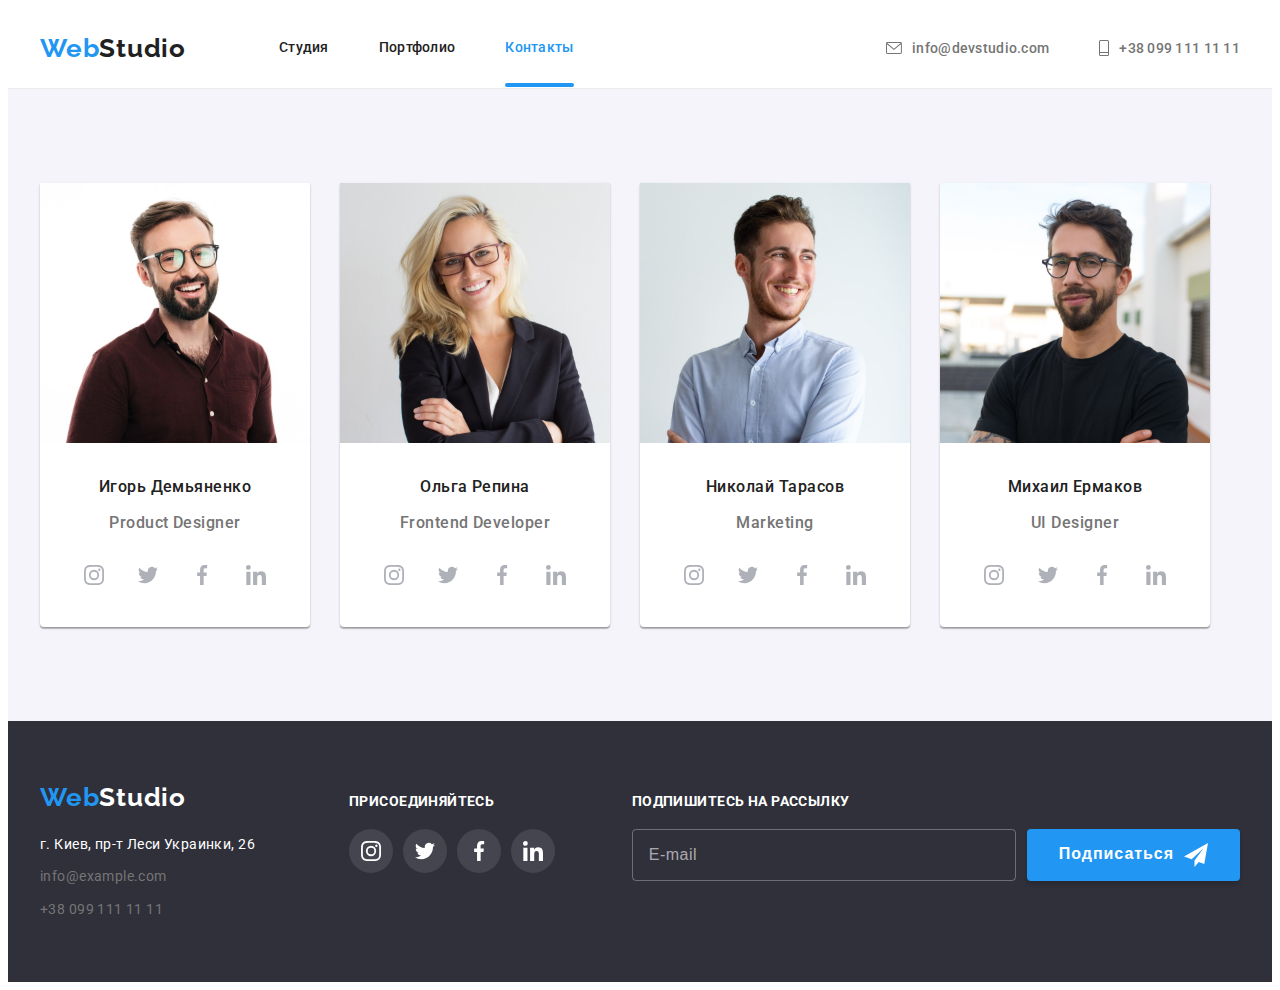
==== contacts.html @ 2a865096 "Initial commit" ====
<!DOCTYPE html>
<html lang="ru">

<head>
    <meta charset="UTF-8">
    <meta name="viewport" content="width=device-width, initial-scale=1.0">
    <title>Contacts</title>
    <link rel="icon" type="image/png" href="./img/ico/WebStu.png" />
    <link rel="stylesheet" href="https://cdnjs.cloudflare.com/ajax/libs/modern-normalize/1.0.0/modern-normalize.min.css"
        integrity="sha512-ISS7cAi1PEhQ8jnbJpJZMd29NlhNj4AWYyLOSp2CE/CsHxTCu+r+t0D2yoJudVrd0/8fTVPUVDzY5Tvli75u/g=="
        crossorigin="anonymous" />
    <link rel="preconnect" href="https://fonts.gstatic.com">
    <link 
        href="https://fonts.googleapis.com/css2?family=Raleway:wght@700&family=Roboto:wght@400;500;700;900&display=swap"
        rel="stylesheet">
    <link rel="stylesheet" href="./css/contacts.min.css">

</head>
<body>
    <!--шапка-->
    <header class="header">
        <div class="container">
            <nav class="navigation">
    
                <a lang="en" class="logotype" href="https://mark4titan.github.io/goit-markup-hw-06/" target="_blank"> <span
                        class="accent">Web</span>Studio</a>
    
    
                <ul class="navigation-list lists-without-dots">
                    <li class="navigation-list-item"><a class="nav" href="index.html"> Студия</a></li>
                    <li class="navigation-list-item"><a class="nav" href="portfolio.html"> Портфолио </a></li>
                    <li class="navigation-list-item"><a class="nav accent" href="contacts.html">Контакты</a></li>
                </ul>
            </nav>
            <ul class="contact-list lists-without-dots">
    
                <li class="contact-item">
                    <a class="nav contact-list-link" href="mailto:info@devstudio.com">
                        <svg width="16" height="12" class="icon-envelope">
                            <use href="./img/sprite.svg#envelope"></use>
                        </svg>
                        info@devstudio.com
                    </a>
                </li>
    
                <li class="contact-item">
                    <a class="nav contact-list-link" href="tel:+380991111111">
                        <svg width="10" height="16" class="icon-Vector">
                            <use href="./img/sprite.svg#Vector"></use>
                        </svg>
                        +38 099 111 11 11
                    </a>
                </li>
    
            </ul>
        </div>
    </header>
    
    <main>
    
     
    
        <!--команда-->
    <!--команда-->
    <section class="section-team ">
        <div class="container">
            <!-- <h2 class="title-team do"> Наша команда </h2> -->
            <ul class="team-list lists-without-dots">
                <li class="team-item"> <img src="./img/supervisors/product-designer.jpg" alt="Игорь Демьяненко" width="270"
                        height="260">
                    <div class="wrapper">
                        <h3 class="text team-title">Игорь Демьяненко</h3>
                        <p class="text team-paragraph-item"> Product Designer </p>
    
                        <ul class="connection-list lists-without-dots">
    
                            <li class="connection-itam">
                                <a class="connection-ico" href="#">
                                    <svg width="20" height="20" class="social-list-icon">
                                        <use href="./img/sprite.svg#instagram"></use>
                                    </svg></a>
                            </li>
    
                            <li class="connection-itam">
                                <a class="connection-ico" href="#">
                                    <svg width="20" height="20" class="social-list-icon">
                                        <use href="./img/sprite.svg#twitter"></use>
                                    </svg></a>
                            </li>
    
                            <li class="connection-itam">
                                <a class="connection-ico" href="#">
                                    <svg width="20" height="20" class="social-list-icon">
                                        <use href="./img/sprite.svg#facebook"></use>
                                    </svg></a>
                            </li>
    
                            <li class="connection-itam">
                                <a class="connection-ico" href="#">
                                    <svg width="20" height="20" class="social-list-icon">
                                        <use href="./img/sprite.svg#linkedin"></use>
                                    </svg></a>
                            </li>
    
                        </ul>
    
                    </div>
                </li>
                <li class="team-item"> <img src="./img/supervisors/frontend-developer.jpg" alt="Ольга Репина" width="270"
                        height="260">
                    <div class="wrapper">
                        <h3 class="text team-title">Ольга Репина</h3>
                        <p class="text team-paragraph-item">Frontend Developer </p>
    
                        <ul class="connection-list lists-without-dots">
    
                            <li class="connection-itam">
                                <a class="connection-ico" href="#">
                                    <svg width="20" height="20" class="social-list-icon">
                                        <use href="./img/sprite.svg#instagram"></use>
                                    </svg></a>
                            </li>
    
                            <li class="connection-itam">
                                <a class="connection-ico" href="#">
                                    <svg width="20" height="20" class="social-list-icon">
                                        <use href="./img/sprite.svg#twitter"></use>
                                    </svg></a>
                            </li>
    
                            <li class="connection-itam">
                                <a class="connection-ico" href="#">
                                    <svg width="20" height="20" class="social-list-icon">
                                        <use href="./img/sprite.svg#facebook"></use>
                                    </svg></a>
                            </li>
    
                            <li class="connection-itam">
                                <a class="connection-ico" href="#">
                                    <svg width="20" height="20" class="social-list-icon">
                                        <use href="./img/sprite.svg#linkedin"></use>
                                    </svg></a>
                            </li>
    
                        </ul>
    
                    </div>
                </li>
                <li class="team-item"> <img src="./img/supervisors/mar-keting.jpg" alt="Николай Тарасов" width="270"
                        height="260">
                    <div class="wrapper">
                        <h3 class="text team-title">Николай Тарасов</h3>
                        <p class="text team-paragraph-item">Marketing </p>
    
                        <ul class="connection-list lists-without-dots">
    
                            <li class="connection-itam">
                                <a class="connection-ico" href="#">
                                    <svg width="20" height="20" class="social-list-icon">
                                        <use href="./img/sprite.svg#instagram"></use>
                                    </svg></a>
                            </li>
    
                            <li class="connection-itam">
                                <a class="connection-ico" href="#">
                                    <svg width="20" height="20" class="social-list-icon">
                                        <use href="./img/sprite.svg#twitter"></use>
                                    </svg></a>
                            </li>
    
                            <li class="connection-itam">
                                <a class="connection-ico" href="#">
                                    <svg width="20" height="20" class="social-list-icon">
                                        <use href="./img/sprite.svg#facebook"></use>
                                    </svg></a>
                            </li>
    
                            <li class="connection-itam">
                                <a class="connection-ico" href="#">
                                    <svg width="20" height="20" class="social-list-icon">
                                        <use href="./img/sprite.svg#linkedin"></use>
                                    </svg></a>
                            </li>
    
                        </ul>
    
                    </div>
                </li>
                <li class="team-item"> <img src="./img/supervisors/ui-designer.jpg" alt="Михаил Ермаков" width="270"
                        height="260">
                    <div class="wrapper">
                        <h3 class="text team-title">Михаил Ермаков</h3>
                        <p class="text team-paragraph-item">UI Designer </p>
    
                        <ul class="connection-list lists-without-dots">
    
                            <li class="connection-itam">
                                <a class="connection-ico" href="#">
                                    <svg width="20" height="20" class="social-list-icon">
                                        <use href="./img/sprite.svg#instagram"></use>
                                    </svg></a>
                            </li>
    
                            <li class="connection-itam">
                                <a class="connection-ico" href="#">
                                    <svg width="20" height="20" class="social-list-icon">
                                        <use href="./img/sprite.svg#twitter"></use>
                                    </svg></a>
                            </li>
    
                            <li class="connection-itam">
                                <a class="connection-ico" href="#">
                                    <svg width="20" height="20" class="social-list-icon">
                                        <use href="./img/sprite.svg#facebook"></use>
                                    </svg></a>
                            </li>
    
                            <li class="connection-itam">
                                <a class="connection-ico" href="#">
                                    <svg width="20" height="20" class="social-list-icon">
                                        <use href="./img/sprite.svg#linkedin"></use>
                                    </svg></a>
                            </li>
    
                        </ul>
    
                    </div>
                </li>
            </ul>
        </div>
    </section>
    
   
    </main>
    
    <!--footer-->
    <footer class="footer">
        <div class="container">
            <div class="footer-container">

                <div class="footer-address">
                    <a lang="en" class="logotype footer-logo" href="/" target="_blank"> <span class="accent">Web</span><span
                            class="logotype-footer">Studio</span></a>




                    <address class="address-footer">г. Киев, пр-т Леси Украинки, 26</address>


                    <ul class="address-list lists-without-dots">
                        <li class="address-contact-item"><a class="link address-contact-link"
                                href="mailto:info@example.com">info@example.com </a> </li>
                        <li class="address-contact-item"><a class="link address-contact-link" href="tel:+380991111111"> +38
                                099 111 11 11 </a> </li>
                    </ul>
                </div>



                <div class="footer-connection">
                    <h3 class="footer-title-connection">присоединяйтесь</h3>

                    <ul class="footer-connection-list lists-without-dots">
                        <li class="footer-connection-itam">
                            <a class="footer-connection-ico" href="#">
                                <svg width="20" height="20" class="social-list-icon">
                                    <use href="./img/sprite.svg#instagram"></use>
                                </svg></a>
                        </li>

                        <li class="footer-connection-itam">
                            <a class="footer-connection-ico" href="#">
                                <svg width="20" height="20" class="social-list-icon">
                                    <use href="./img/sprite.svg#twitter"></use>
                                </svg></a>
                        </li>

                        <li class="footer-connection-itam">
                            <a class="footer-connection-ico" href="#">
                                <svg width="20" height="20" class="social-list-icon">
                                    <use href="./img/sprite.svg#facebook"></use>
                                </svg></a>
                        </li>

                        <li class="footer-connection-itam">
                            <a class="footer-connection-ico" href="#">
                                <svg width="20" height="20" class="social-list-icon">
                                    <use href="./img/sprite.svg#linkedin"></use>
                                </svg></a>
                        </li>

                    </ul>
                </div>

                <!-- submit -->
                <form name="submit-box" class="box-send">
                    <h2 class="submit-text">Подпишитесь на рассылку</h2>
                    <div class="form-box">

                        <input type="email" name="email" id="email" placeholder="E-mail" class="mail-in" required />
                        <label for="email" class="submit-label"></label>

                        <button type="submit" class="button-send">Подписаться
                            <svg width="24" height="24" class="submit-icon">
                                <use href="./img/sprite.svg#icon-send"></use>
                            </svg>
                        </button>

                    </div>
                </form>


            </div>

        </div>
    </footer>
    
    </body>
    
    </html>
---- css/contacts.min.css ----
:root{--text-font: "Roboto", sans-serif;--title-font: "Raleway", sans-serif;--color-font-accent: #2196f3;--color-font-normal: #212121;--color-font-light: #ffffff;--color-font-gray: #757575;--bg-footer-color: #2f303a;--color-footer-text: rgba(255, 255, 255, 0.6);--animation: cubic-bezier(0.4, 0, 0.2, 1);--timing-animation: 250ms}body{font-family:var(--text-font);background-color:var(--white-text-bg-color);font-family:Roboto, sans-serif;letter-spacing:0.03em;font-size:14px;line-height:1.714}h1,h2,h3,h4,h5,h6,p{margin:0}ul,ol{margin:0;padding:0}img{display:block;max-width:100%;height:auto}.link{text-decoration:none;-webkit-transition:var(--timing-animation) var(--animation);transition:var(--timing-animation) var(--animation)}.address{font-style:normal}.container{width:1200px;padding-left:15px;padding-right:15px;margin-right:auto;margin-left:auto}.lists-without-dots{list-style:none}.header .container,.navigation{display:-webkit-box;display:-ms-flexbox;display:flex;-webkit-box-pack:center;-ms-flex-pack:center;justify-content:center;text-align:left;-webkit-box-pack:justify;-ms-flex-pack:justify;justify-content:space-between;-webkit-box-align:center;-ms-flex-align:center;align-items:center}.clients .container{padding:94px 0px}.container-title{margin-bottom:50px;color:var(--color-font-normal);font-size:36px;font-weight:700;line-height:1.666;text-align:center}.container-list{display:-webkit-box;display:-ms-flexbox;display:flex;-webkit-box-pack:center;-ms-flex-pack:center;justify-content:center}.container-link{border:1px solid #afb1b8;border-radius:4px;-webkit-box-align:center;-ms-flex-align:center;align-items:center;display:-webkit-box;display:-ms-flexbox;display:flex;-webkit-box-pack:center;-ms-flex-pack:center;justify-content:center;width:100%;height:100%;fill:#afb1b8;-webkit-transition:fill var(--timing-animation) var(--animation);transition:fill var(--timing-animation) var(--animation)}.container-link:hover,.container-link:focus{fill:var(--color-font-accent);border-color:var(--color-font-accent)}.header{border-bottom:1px solid #ececec}.navigation-list .nav{-webkit-transition:color var(--timing-animation) var(--animation);transition:color var(--timing-animation) var(--animation)}.navigation-list .nav,.contact-list .nav{padding-top:32px;padding-bottom:32px}.navigation-list,.contact-list{display:-webkit-box;display:-ms-flexbox;display:flex;-webkit-box-align:center;-ms-flex-align:center;align-items:center}.nav{font-size:14px;font-weight:500;line-height:1.142;letter-spacing:0.02em;text-decoration:none;color:var(--color-font-normal);-webkit-transition:var(--timing-animation) var(--animation);transition:var(--timing-animation) var(--animation)}.nav:hover,.nav:focus{color:var(--color-font-accent)}.navigation-list .accent::after{left:0;bottom:0;content:"";display:block;width:100%;height:4px;background-color:var(--color-font-accent);position:absolute;border-radius:2px}.icon-envelope,.icon-Vector{fill:currentColor;margin-right:10px;display:inline-block}.hero{background-size:cover;background-position:center;background-image:-webkit-gradient(linear, left top, left bottom, from(rgba(47,48,58,0.4)), to(rgba(47,48,58,0.4))),url("../img/bg/hero-bg.jpg");background-image:linear-gradient(rgba(47,48,58,0.4), rgba(47,48,58,0.4)),url("../img/bg/hero-bg.jpg");max-width:1600px;height:600px;margin-left:auto;margin-right:auto;background-color:var(--bg-footer-color);text-align:center}.hero-title{color:var(--color-font-light);font-size:44px;font-weight:900;line-height:1.36;text-align:center;letter-spacing:0.06em;text-transform:uppercase;max-width:700px;margin-bottom:30px}.hero-board{padding:200px 252px;text-align:center}.ico-advantages{border-radius:4px;margin-bottom:30px;background-color:#f5f4fa;display:-webkit-box;display:-ms-flexbox;display:flex;-webkit-box-pack:center;-ms-flex-pack:center;justify-content:center;-webkit-box-align:center;-ms-flex-align:center;align-items:center;width:270px;height:120px}.section-advantages{padding-top:94px}.advantages-list{display:-webkit-box;display:-ms-flexbox;display:flex}.advantages-item{width:270px}.advantages-item:not(:last-child){margin-right:30px}.title-advantages{font-size:0px}.advantages-title-item{font-size:14px;font-weight:700;line-height:1.142;text-transform:uppercase;color:var(--color-font-normal);margin-bottom:10px}.advantages-paragraph-item{color:var(--color-font-gray);font-style:normal;font-weight:normal;font-size:14px;line-height:1.714;letter-spacing:0.03em}.connection-list{display:-webkit-box;display:-ms-flexbox;display:flex;-webkit-box-pack:center;-ms-flex-pack:center;justify-content:center;margin-top:16px}.connection-itam{width:44px;height:44px;border-radius:50%}.connection-itam:not(:last-child){margin-right:10px}.connection-ico{width:44px;height:44px;border-radius:50%;display:-webkit-box;display:-ms-flexbox;display:flex;-webkit-box-pack:center;-ms-flex-pack:center;justify-content:center;-webkit-box-align:center;-ms-flex-align:center;align-items:center;fill:#afb1b8;-webkit-transition:background-color var(--timing-animation) var(--animation);transition:background-color var(--timing-animation) var(--animation)}.connection-ico:hover .social-list-icon,.connection-ico:focus .social-list-icon{fill:var(--color-font-light)}.connection-ico:hover,.connection-ico:focus{background-color:var(--color-font-accent)}.social-list-icon{-webkit-transition:var(--timing-animation) var(--animation);transition:var(--timing-animation) var(--animation)}.contact-list{margin-left:auto}.navigation-list-item:not(:last-child){margin-right:50px}.contact-item:not(:last-child){margin-right:50px}.contact-list-link{display:-webkit-box;display:-ms-flexbox;display:flex;-webkit-box-align:center;-ms-flex-align:center;align-items:center;color:var(--color-font-gray)}.section-do{padding-top:94px;padding-bottom:94px}.title-do{margin-bottom:50px}.do-list{display:-webkit-box;display:-ms-flexbox;display:flex;-webkit-box-align:center;-ms-flex-align:center;align-items:center}.title-team{margin-bottom:50px}.do{font-size:36px;font-weight:700;line-height:1.162;text-align:center;letter-spacing:0.03em;color:var(--color-font-normal);margin-bottom:50px}.do-item:not(:last-child){margin-right:30px}.signature{position:relative}.signature-text{position:absolute;width:100%;bottom:0;text-align:center;padding:27px 0;background:rgba(47,48,58,0.8)}.signature-paragraph{margin-bottom:0;line-height:16px;text-align:center;font-weight:700;color:var(--color-font-light);text-transform:uppercase}.section-team{background-color:#f5f4fa;padding-top:94px;padding-bottom:94px}.team-title,.team-paragraph-item{text-align:center}.team-list{display:-webkit-box;display:-ms-flexbox;display:flex;-ms-flex-wrap:wrap;flex-wrap:wrap}.team-item{-webkit-box-shadow:0px 1px 3px rgba(0,0,0,0.12),0px 1px 1px rgba(0,0,0,0.14),0px 2px 1px rgba(0,0,0,0.2);box-shadow:0px 1px 3px rgba(0,0,0,0.12),0px 1px 1px rgba(0,0,0,0.14),0px 2px 1px rgba(0,0,0,0.2);border-radius:0px 0px 4px 4px;width:270px;background-color:var(--color-font-light)}.team-item:not(:last-child){-webkit-box-align:center;-ms-flex-align:center;align-items:center;margin-right:30px}.team-title{color:var(--color-font-normal)}.team-paragraph-item{color:var(--color-font-gray);margin-top:9px}.wrapper{padding:30px 0;text-align:center}.text{font-weight:500;font-size:16px;letter-spacing:0.03em}.models-lis{display:-webkit-box;display:-ms-flexbox;display:flex;-ms-flex-wrap:wrap;flex-wrap:wrap}.models-title-item{font-weight:700;font-size:18px;line-height:2;letter-spacing:0.06em;color:var(--color-font-normal);margin-bottom:4px}.models-paragraph-item{font-size:16px;font-weight:400;line-height:1.875;letter-spacing:0.03em;color:var(--color-font-gray);margin:0}.models-box{position:relative;overflow:hidden}.models-list{display:-webkit-box;display:-ms-flexbox;display:flex;-ms-flex-wrap:wrap;flex-wrap:wrap}.models-item{display:-webkit-box;display:-ms-flexbox;display:flex;width:370px;margin-right:30px;margin-bottom:30px;background:var(--color-font-light);-webkit-box-sizing:border-box;box-sizing:border-box;-webkit-transition:-webkit-box-shadow var(--timing-animation) var(--animation);transition:-webkit-box-shadow var(--timing-animation) var(--animation);transition:box-shadow var(--timing-animation) var(--animation);transition:box-shadow var(--timing-animation) var(--animation), -webkit-box-shadow var(--timing-animation) var(--animation)}.models-item:nth-child(3n+3){margin-right:0}.models-item:nth-last-child(n+4){margin-bottom:30px}.href-item{font-weight:700;font-size:18px;letter-spacing:0.06em;text-decoration:none;color:var(--color-font-normal);border:1px solid #eeeeee}.href-item:focus,.href-item:hover{-webkit-box-shadow:0px 1px 1px rgba(0,0,0,0.12),0px 4px 4px rgba(0,0,0,0.06),1px 4px 6px rgba(0,0,0,0.16);box-shadow:0px 1px 1px rgba(0,0,0,0.12),0px 4px 4px rgba(0,0,0,0.06),1px 4px 6px rgba(0,0,0,0.16)}.href-item:hover .text-slider,.href-item:focus .text-slider{-webkit-transform:translateY(0);transform:translateY(0);z-index:1}.container-item{width:170px;height:90px}.container-item:not(:last-child){margin-right:30px}.text-paragraf{font-size:18px;line-height:1.556;color:#ffffff}.text-slider{position:absolute;-webkit-transition:-webkit-transform var(--timing-animation) var(--animation);transition:-webkit-transform var(--timing-animation) var(--animation);transition:transform var(--timing-animation) var(--animation);transition:transform var(--timing-animation) var(--animation), -webkit-transform var(--timing-animation) var(--animation);-webkit-transform:translateY(100%);transform:translateY(100%);z-index:-1;top:0;left:0;width:100%;height:100%;padding:63px 24px;background:rgba(33,150,243,0.9)}.text-card{padding:20px 24px}.address-footer{margin-bottom:8px;color:var(--color-font-light);font-weight:400;font-style:normal}.footer-contact{margin-right:70px}.logotype-footer{color:var(--color-font-light)}.contact{font-weight:500;font-style:normal}.address-contact-geolocation-link{color:var(--color-font-light);font-style:normal}.address-contact-geolocation-link:hover,.address-contact-geolocation-link:focus{color:var(--color-font-accent)}.footer{border-top:1px solid var(--bg-footer-color);background-color:var(--bg-footer-color);padding-bottom:60px;padding-top:60px}.footer-container{display:-webkit-box;display:-ms-flexbox;display:flex;-webkit-box-align:baseline;-ms-flex-align:baseline;align-items:baseline}.footer-logo{display:inline-block;margin-bottom:20px}.address-contact-link{font-weight:normal;color:var(--color-font-gray);padding:0;display:inline-block;-webkit-transition:var(--timing-animation) var(--animation);transition:var(--timing-animation) var(--animation)}.address-contact-link:hover,.address-contact-link:focus{color:var(--color-font-accent)}.address-list .address-contact-item+.address-contact-item{margin-top:9px}.footer-address{margin-right:70px}.footer-title-connection{font-size:14px;font-weight:700;line-height:1.142;margin-bottom:20px;color:var(--color-font-light);letter-spacing:0.03em;text-transform:uppercase}.accent{color:var(--color-font-accent);position:relative}.logotype{font-family:Raleway, cursive;font-family:var(--title-font);font-size:26px;font-weight:700;line-height:1.192;letter-spacing:0.03em;text-decoration:none;color:var(--color-font-normal);margin-right:93px}.hero-button,.button-send,.modal-button{border:none;border-radius:4px;padding:10px 32px;min-width:200px;min-height:50px;text-align:center;color:var(--color-font-light);background-color:var(--color-font-accent);-webkit-box-shadow:0px 4px 4px rgba(0,0,0,0.15);box-shadow:0px 4px 4px rgba(0,0,0,0.15);font-size:16px;font-weight:700;line-height:1.187;letter-spacing:0.06em;cursor:pointer;border:1 solid var(--accent-color);-webkit-transition:-webkit-box-shadow var(--timing-animation) var(--animation);transition:-webkit-box-shadow var(--timing-animation) var(--animation);transition:box-shadow var(--timing-animation) var(--animation);transition:box-shadow var(--timing-animation) var(--animation), -webkit-box-shadow var(--timing-animation) var(--animation);-webkit-transition:color var(--timing-animation) var(--animation);transition:color var(--timing-animation) var(--animation);-webkit-transition:background-color var(--timing-animation) var(--animation);transition:background-color var(--timing-animation) var(--animation)}.hero-button:hover,.hero-button:focus,.button-send:hover,.button-send:focus,.modal-button:hover,.modal-button:focus{background:#188ce8;-webkit-box-shadow:0px 4px 4px rgba(0,0,0,0.15);box-shadow:0px 4px 4px rgba(0,0,0,0.15);border-radius:4px}.list-button{margin-bottom:50px;display:-webkit-box;display:-ms-flexbox;display:flex;-webkit-box-pack:center;-ms-flex-pack:center;justify-content:center}.button-caption{border:none;padding:6px 22px;border-radius:4px;font-family:inherit;font-size:16px;font-weight:500;line-height:1.162;letter-spacing:inherit;color:var(--title-font);background-color:#f5f4fa;cursor:pointer;-webkit-transition:background-color var(--timing-animation) var(--animation),color var(--timing-animation) var(--animation),-webkit-box-shadow var(--timing-animation) var(--animation);transition:background-color var(--timing-animation) var(--animation),color var(--timing-animation) var(--animation),-webkit-box-shadow var(--timing-animation) var(--animation);transition:background-color var(--timing-animation) var(--animation),color var(--timing-animation) var(--animation),box-shadow var(--timing-animation) var(--animation);transition:background-color var(--timing-animation) var(--animation),color var(--timing-animation) var(--animation),box-shadow var(--timing-animation) var(--animation),-webkit-box-shadow var(--timing-animation) var(--animation)}.button-caption:hover,.button-caption:focus{border:none;color:var(--color-font-light);background-color:var(--color-font-accent);-webkit-box-shadow:0px 3px 1px rgba(0,0,0,0.1),0px 1px 2px rgba(0,0,0,0.08),0px 2px 2px rgba(0,0,0,0.12);box-shadow:0px 3px 1px rgba(0,0,0,0.1),0px 1px 2px rgba(0,0,0,0.08),0px 2px 2px rgba(0,0,0,0.12)}.button-caption-items:not(:last-child){margin-right:8px}.modal-button{display:-webkit-box;display:-ms-flexbox;display:flex;margin-left:auto;margin-right:auto;padding:10px 55px}.modal-button:hover,.modal-button:focus{-webkit-box-shadow:0px 1px 3px rgba(0,0,0,0.12),0px 1px 1px rgba(0,0,0,0.14),0px 2px 1px rgba(0,0,0,0.2);box-shadow:0px 1px 3px rgba(0,0,0,0.12),0px 1px 1px rgba(0,0,0,0.14),0px 2px 1px rgba(0,0,0,0.2)}.button-mailing{display:-webkit-box;display:-ms-flexbox;display:flex;-webkit-box-pack:center;-ms-flex-pack:center;justify-content:center;padding:10px 28px;-webkit-box-align:center;-ms-flex-align:center;align-items:center;-webkit-transition:-webkit-box-shadow var(--timing-animation) var(--animation);transition:-webkit-box-shadow var(--timing-animation) var(--animation);transition:box-shadow var(--timing-animation) var(--animation);transition:box-shadow var(--timing-animation) var(--animation), -webkit-box-shadow var(--timing-animation) var(--animation)}.footer-connection-list{display:-webkit-box;display:-ms-flexbox;display:flex;-webkit-box-pack:center;-ms-flex-pack:center;justify-content:center}.footer-connection-itam{width:44px;height:44px}.footer-connection-itam:not(:last-child){margin-right:10px}.footer-connection-itam:not(:last-child){margin-right:10px}.footer-connection-ico{-webkit-box-align:center;-ms-flex-align:center;align-items:center;display:-webkit-box;display:-ms-flexbox;display:flex;-webkit-box-pack:center;-ms-flex-pack:center;justify-content:center;background:rgba(255,255,255,0.1);border-radius:50%;fill:var(--color-font-light);width:100%;height:100%;-webkit-transition:var(--timing-animation) var(--animation);transition:var(--timing-animation) var(--animation)}.footer-connection-ico:hover,.footer-connection-ico:focus{background-color:var(--color-font-accent)}.modal-close{display:-webkit-box;display:-ms-flexbox;display:flex;-webkit-box-align:center;-ms-flex-align:center;align-items:center;position:absolute;top:8px;right:8px;width:30px;height:30px;background:transparent;border:1px solid rgba(0,0,0,0.1);border-radius:50%;cursor:pointer;border-color:rgba(0,0,0,0.1);-webkit-transition:all var(--timing-animation) var(--animation);transition:all var(--timing-animation) var(--animation)}.modal-close:hover,.modal-close:focus{fill:var(--color-font-accent);border-color:var(--color-font-accent)}.backdrop{position:fixed;top:0;left:0;width:100%;height:100%;background-color:rgba(0,0,0,0.2);-webkit-transition:all var(--timing-animation) var(--animation);transition:all var(--timing-animation) var(--animation)}.is-hidden{opacity:0;visibility:hidden;pointer-events:none}.is-hidden .modal-window{-webkit-transform:translate(-50%, -50%) scale(0.6);transform:translate(-50%, -50%) scale(0.6)}.modal-window{position:absolute;min-width:528px;min-height:581px;left:50%;top:50%;-webkit-transform:translate(-50%, -50%);transform:translate(-50%, -50%);background:var(--color-font-light);-webkit-box-shadow:0px 1px 3px rgba(0,0,0,0.12),0px 1px 1px rgba(0,0,0,0.14),0px 2px 1px rgba(0,0,0,0.2);box-shadow:0px 1px 3px rgba(0,0,0,0.12),0px 1px 1px rgba(0,0,0,0.14),0px 2px 1px rgba(0,0,0,0.2);border-radius:4px;-webkit-transition:all var(--timing-animation) var(--animation);transition:all var(--timing-animation) var(--animation);-webkit-transform:translate(-50%, -50%) scale(1);transform:translate(-50%, -50%) scale(1)}.form-modal{padding:40px}.form-modal .inputs-data{position:relative}.inputs-data{margin-bottom:28px}.modal-text{font-size:20px;font-weight:700;line-height:1.15;text-align:center;letter-spacing:0.03em;color:var(--color-font-normal);display:block;margin-bottom:30px}.form-input,.coment{width:100%;height:40px;border:1px solid rgba(33,33,33,0.2);border-radius:4px;width:100%;height:40px;border:1px solid rgba(33,33,33,0.2);border-radius:4px}.form-input:focus,.form-input:focus,.coment:focus,.coment:focus{outline:none;border:1px solid var(--color-font-accent)}.form-input{position:relative;padding-left:42px;-webkit-transition:border var(--timing-animation) var(--animation);transition:border var(--timing-animation) var(--animation)}.form-input:focus ~ .form-ico{fill:var(--color-font-accent)}.form-ico{position:absolute;top:50%;left:15px;-webkit-transform:translateY(-50%);transform:translateY(-50%)}.form-label,.coment-label{position:absolute;top:0;left:0;-webkit-transform:translateY(-18px);transform:translateY(-18px);font-weight:normal;font-size:12px;line-height:1.167;letter-spacing:0.01em}.form-coment{position:relative;margin-bottom:20px}.coment{height:120px;resize:none;padding:12px 16px;-webkit-transition:border var(--timing-animation) var(--animation);transition:border var(--timing-animation) var(--animation)}.coment::-webkit-input-placeholder{font-weight:normal;font-size:14px;line-height:1.14;letter-spacing:0.01em;color:rgba(117,117,117,0.5)}.coment:-ms-input-placeholder{font-weight:normal;font-size:14px;line-height:1.14;letter-spacing:0.01em;color:rgba(117,117,117,0.5)}.coment::-ms-input-placeholder{font-weight:normal;font-size:14px;line-height:1.14;letter-spacing:0.01em;color:rgba(117,117,117,0.5)}.coment::placeholder{font-weight:normal;font-size:14px;line-height:1.14;letter-spacing:0.01em;color:rgba(117,117,117,0.5)}.form-checkbox{position:relative;display:-webkit-box;display:-ms-flexbox;display:flex;-webkit-box-align:center;-ms-flex-align:center;align-items:center;margin-bottom:30px}.in-checkbox{position:absolute !important;clip:rect(1px 1px 1px 1px);clip:rect(1px, 1px, 1px, 1px);padding:0 !important;border:0 !important;height:1px !important;width:1px !important;overflow:hidden}.in-checkbox:checked+.label-checkbox::after{border-color:var(--color-font-accent);background-color:var(--color-font-accent);background-image:url(../img/ico/check.svg);background-size:contain;background-position:center;background-origin:border-box}.in-checkbox:checked:focus+.label-checkbox::after{-webkit-box-shadow:0px 1px 3px rgba(0,0,0,0.12),0px 1px 1px rgba(0,0,0,0.14),0px 2px 1px rgba(0,0,0,0.2);box-shadow:0px 1px 3px rgba(0,0,0,0.12),0px 1px 1px rgba(0,0,0,0.14),0px 2px 1px rgba(0,0,0,0.2)}.in-checkbox:focus:not(:checked)+.label-checkbox::after{border-color:var(--color-font-accent)}.label-checkbox{display:inline-block;font-weight:normal;font-size:14px;line-height:1.71;letter-spacing:0.03em;margin-left:35px}.label-checkbox::after{position:absolute;top:50%;left:13px;-webkit-transform:translateY(-50%);transform:translateY(-50%);content:"";display:inline-block;width:16px;height:15px;border:2px solid var(--color-font-normal);border-radius:2px;-webkit-transition:all var(--timing-animation) var(--animation);transition:all var(--timing-animation) var(--animation)}.link-consent{margin-top:0;margin-bottom:0;font-style:normal;color:var(--color-font-accent)}.box-send{margin-left:auto}.box-send .form-box{display:-webkit-box;display:-ms-flexbox;display:flex;position:relative}.submit-text{margin-bottom:20px;margin-top:0px;font-size:14px;font-weight:700;line-height:1.142;letter-spacing:0.03em;text-transform:uppercase;color:var(--color-font-light)}.mail-in{padding:15px 16px;margin-right:11px;width:350px;border:1px solid rgba(255,255,255,0.3);border-radius:4px;background-color:transparent;color:var(--color-font-light);font-weight:normal;font-size:16px;line-height:1.25;-webkit-transition:-webkit-box-shadow var(--timing-animation) var(--animation);transition:-webkit-box-shadow var(--timing-animation) var(--animation);transition:box-shadow var(--timing-animation) var(--animation);transition:box-shadow var(--timing-animation) var(--animation), -webkit-box-shadow var(--timing-animation) var(--animation)}.mail-in:hover,.mail-in:focus{border:1px solid var(--color-font-accent)}.mail-in::-webkit-input-placeholder{font-weight:normal;font-size:16px;line-height:1.25;letter-spacing:0.03em;color:rgba(255,255,255,0.6)}.mail-in:-ms-input-placeholder{font-weight:normal;font-size:16px;line-height:1.25;letter-spacing:0.03em;color:rgba(255,255,255,0.6)}.mail-in::-ms-input-placeholder{font-weight:normal;font-size:16px;line-height:1.25;letter-spacing:0.03em;color:rgba(255,255,255,0.6)}.mail-in::placeholder{font-weight:normal;font-size:16px;line-height:1.25;letter-spacing:0.03em;color:rgba(255,255,255,0.6)}.mail-in:-webkit-autofill,.mail-in:-webkit-autofill:hover,.mail-in:-webkit-autofill:focus{border:1px solid var(--color-font-accent);-webkit-text-fill-color:var(--color-font-light);-webkit-transition:background-color 5000s ease-in-out 0s;transition:background-color 5000s ease-in-out 0s;color:#275b6b}.button-send{display:-webkit-box;display:-ms-flexbox;display:flex;-webkit-box-pack:center;-ms-flex-pack:center;justify-content:center;-webkit-box-align:center;-ms-flex-align:center;align-items:center}.submit-icon{margin-left:10px;fill:var(--color-font-light)}
/*# sourceMappingURL=contacts.min.css.map */
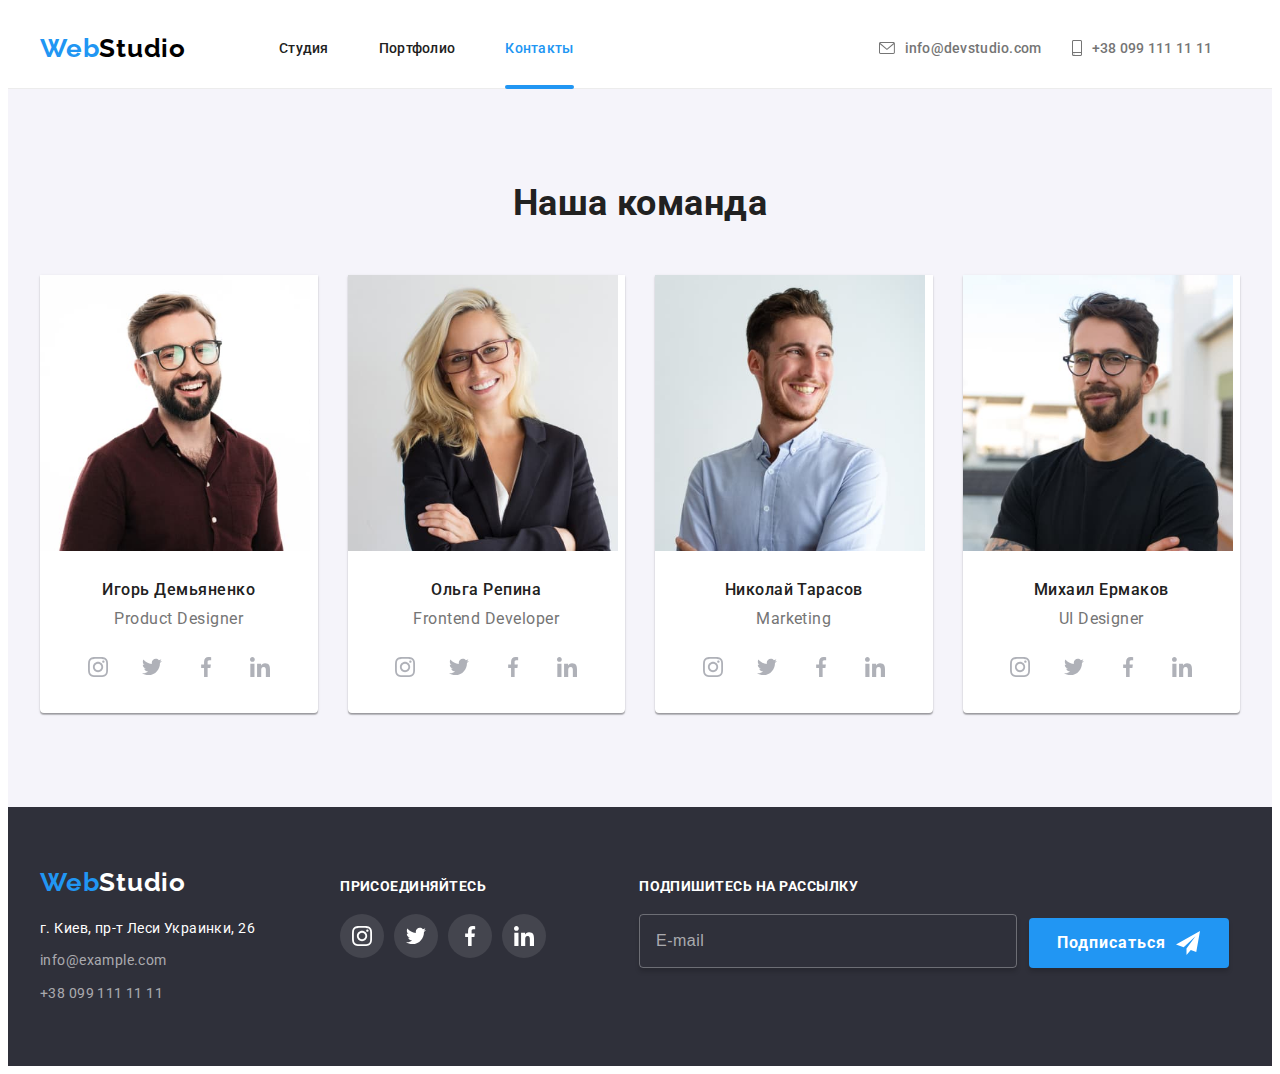
==== commit d27019a8: "додає адаптивку" ====
--- a/contacts.html
+++ b/contacts.html
@@ -5,317 +5,439 @@
     <meta charset="UTF-8">
     <meta name="viewport" content="width=device-width, initial-scale=1.0">
     <title>Contacts</title>
-    <link rel="icon" type="image/png" href="./img/ico/WebStu.png" />
+    <link rel="icon" type="image/png" href="./images/icons/WebStu.png" />
     <link rel="stylesheet" href="https://cdnjs.cloudflare.com/ajax/libs/modern-normalize/1.0.0/modern-normalize.min.css"
         integrity="sha512-ISS7cAi1PEhQ8jnbJpJZMd29NlhNj4AWYyLOSp2CE/CsHxTCu+r+t0D2yoJudVrd0/8fTVPUVDzY5Tvli75u/g=="
         crossorigin="anonymous" />
     <link rel="preconnect" href="https://fonts.gstatic.com">
-    <link 
+    <link
         href="https://fonts.googleapis.com/css2?family=Raleway:wght@700&family=Roboto:wght@400;500;700;900&display=swap"
         rel="stylesheet">
     <link rel="stylesheet" href="./css/contacts.min.css">
 
 </head>
+
 <body>
-    <!--шапка-->
     <header class="header">
-        <div class="container">
-            <nav class="navigation">
-    
-                <a lang="en" class="logotype" href="https://mark4titan.github.io/goit-markup-hw-06/" target="_blank"> <span
-                        class="accent">Web</span>Studio</a>
-    
-    
-                <ul class="navigation-list lists-without-dots">
-                    <li class="navigation-list-item"><a class="nav" href="index.html"> Студия</a></li>
-                    <li class="navigation-list-item"><a class="nav" href="portfolio.html"> Портфолио </a></li>
-                    <li class="navigation-list-item"><a class="nav accent" href="contacts.html">Контакты</a></li>
-                </ul>
+        <div class="container nav-wrapper">
+            <nav class="main-nav">
+
+
+                <a class="logo nav-logo link" href="https://mark4titan.github.io/goit-markup-hw-08/"
+                    lang="en"><span>Web</span>Studio</a>
+
+
+                <div class="menu-container">
+
+                    <ul class="site-nav list">
+                        <li class="navigation-list-item"><a href="index.html" class="nav link">Студия</a>
+                        </li>
+                        <li class="navigation-list-item"><a href="portfolio.html" class="nav link">Портфолио</a>
+                        </li>
+                        <li class="navigation-list-item"><a href="contacts.html" class="nav link current">Контакты</a></li>
+                    </ul>
+                </div>
+
+
             </nav>
-            <ul class="contact-list lists-without-dots">
-    
-                <li class="contact-item">
-                    <a class="nav contact-list-link" href="mailto:info@devstudio.com">
-                        <svg width="16" height="12" class="icon-envelope">
-                            <use href="./img/sprite.svg#envelope"></use>
+
+            <button type="button" class="burger-btn" data-menu-button>
+                <svg class="burger-icon">
+                    <use href="./images/icons/sprite.svg#burger"></use>
+                </svg>
+            </button>
+
+
+            <ul class="nav-contacts list">
+            
+                <li class="nav-contacts-item">
+                    <a class="nav-contacts-title" href="mailto:info@devstudio.com">
+                        <svg width="16" height="12" class="contacts-icon">
+                            <use href="./images/icons/sprite.svg#icon-envelope"></use>
                         </svg>
                         info@devstudio.com
                     </a>
                 </li>
-    
-                <li class="contact-item">
-                    <a class="nav contact-list-link" href="tel:+380991111111">
-                        <svg width="10" height="16" class="icon-Vector">
-                            <use href="./img/sprite.svg#Vector"></use>
+            
+                <li class="nav-contacts-item">
+                    <a class="nav-contacts-title" href="tel:+380991111111">
+                        <svg width="10" height="16" class="contacts-icon">
+                            <use href="./images/icons/sprite.svg#icon-smartphone"></use>
                         </svg>
                         +38 099 111 11 11
                     </a>
                 </li>
-    
+            
             </ul>
+
         </div>
+        </div>
+
+
+
+        <div class="mobile-menu" data-menu>
+
+            <button type="button" class="close-btn" data-menu-close>
+                <svg class="close-icon">
+                    <use href="./images/icons/sprite.svg#cross"></use>
+                </svg>
+            </button>
+
+
+            <!--  -->
+            <div class="mobile-menu-nav">
+
+                <ul class="dropdown-menu-nav list">
+
+                    <li class="mobile-menu-nav-item">
+                        <a class="mobile-nav-link link" href="index.html">Студия </a>
+                    </li>
+
+                    <li class="mobile-menu-nav-item">
+                        <a class="mobile-nav-link link" href="portfolio.html">Портфолио</a>
+                    </li>
+
+                    <li class="mobile-menu-nav-item">
+                        <a class="mobile-nav-link link current" href="contacts.html">Контакты</a>
+                    </li>
+
+                </ul>
+
+                <ul class="dropdown-menu-contacts list">
+                    <li class="dropdown-menu-contacts-item">
+                        <a class="dropdown-menu-contacts-link link tel" href="tel:+380961111111">
+                            +38 096 111 11 11</a>
+                    </li>
+
+                    <li class="dropdown-menu-contacts-item">
+                        <a class="dropdown-menu-contacts-link link" href="mailto:info@devstudio.com">
+                            info@devstudio.com</a>
+                    </li>
+                </ul>
+
+                <ul class="dropdown-menu-social-links list">
+                    <li class="dropdown-menu-social-links-item">
+                        <a href="" class="dropdown-menu-social-links-link link">Instagram</a>
+                    </li>
+
+                    <li class="dropdown-menu-social-links-item">
+                        <a href="" class="dropdown-menu-social-links-link link">Twitter</a>
+                    </li>
+
+                    <li class="dropdown-menu-social-links-item">
+                        <a href="" class="dropdown-menu-social-links-link link">Facebook</a>
+                    </li>
+
+                    <li class="dropdown-menu-social-links-item">
+                        <a href="" class="dropdown-menu-social-links-link link">LinkedIn</a>
+                    </li>
+
+                </ul>
+
+            </div>
+        </div>
+
     </header>
-    
-    <main>
-    
-     
-    
-        <!--команда-->
-    <!--команда-->
-    <section class="section-team ">
-        <div class="container">
-            <!-- <h2 class="title-team do"> Наша команда </h2> -->
-            <ul class="team-list lists-without-dots">
-                <li class="team-item"> <img src="./img/supervisors/product-designer.jpg" alt="Игорь Демьяненко" width="270"
-                        height="260">
-                    <div class="wrapper">
-                        <h3 class="text team-title">Игорь Демьяненко</h3>
-                        <p class="text team-paragraph-item"> Product Designer </p>
-    
-                        <ul class="connection-list lists-without-dots">
-    
-                            <li class="connection-itam">
-                                <a class="connection-ico" href="#">
-                                    <svg width="20" height="20" class="social-list-icon">
-                                        <use href="./img/sprite.svg#instagram"></use>
-                                    </svg></a>
-                            </li>
-    
-                            <li class="connection-itam">
-                                <a class="connection-ico" href="#">
-                                    <svg width="20" height="20" class="social-list-icon">
-                                        <use href="./img/sprite.svg#twitter"></use>
-                                    </svg></a>
-                            </li>
-    
-                            <li class="connection-itam">
-                                <a class="connection-ico" href="#">
-                                    <svg width="20" height="20" class="social-list-icon">
-                                        <use href="./img/sprite.svg#facebook"></use>
-                                    </svg></a>
-                            </li>
-    
-                            <li class="connection-itam">
-                                <a class="connection-ico" href="#">
-                                    <svg width="20" height="20" class="social-list-icon">
-                                        <use href="./img/sprite.svg#linkedin"></use>
-                                    </svg></a>
-                            </li>
-    
-                        </ul>
-    
-                    </div>
-                </li>
-                <li class="team-item"> <img src="./img/supervisors/frontend-developer.jpg" alt="Ольга Репина" width="270"
-                        height="260">
-                    <div class="wrapper">
-                        <h3 class="text team-title">Ольга Репина</h3>
-                        <p class="text team-paragraph-item">Frontend Developer </p>
-    
-                        <ul class="connection-list lists-without-dots">
-    
-                            <li class="connection-itam">
-                                <a class="connection-ico" href="#">
-                                    <svg width="20" height="20" class="social-list-icon">
-                                        <use href="./img/sprite.svg#instagram"></use>
-                                    </svg></a>
-                            </li>
-    
-                            <li class="connection-itam">
-                                <a class="connection-ico" href="#">
-                                    <svg width="20" height="20" class="social-list-icon">
-                                        <use href="./img/sprite.svg#twitter"></use>
-                                    </svg></a>
-                            </li>
-    
-                            <li class="connection-itam">
-                                <a class="connection-ico" href="#">
-                                    <svg width="20" height="20" class="social-list-icon">
-                                        <use href="./img/sprite.svg#facebook"></use>
-                                    </svg></a>
-                            </li>
-    
-                            <li class="connection-itam">
-                                <a class="connection-ico" href="#">
-                                    <svg width="20" height="20" class="social-list-icon">
-                                        <use href="./img/sprite.svg#linkedin"></use>
-                                    </svg></a>
-                            </li>
-    
-                        </ul>
-    
-                    </div>
-                </li>
-                <li class="team-item"> <img src="./img/supervisors/mar-keting.jpg" alt="Николай Тарасов" width="270"
-                        height="260">
-                    <div class="wrapper">
-                        <h3 class="text team-title">Николай Тарасов</h3>
-                        <p class="text team-paragraph-item">Marketing </p>
-    
-                        <ul class="connection-list lists-without-dots">
-    
-                            <li class="connection-itam">
-                                <a class="connection-ico" href="#">
-                                    <svg width="20" height="20" class="social-list-icon">
-                                        <use href="./img/sprite.svg#instagram"></use>
-                                    </svg></a>
-                            </li>
-    
-                            <li class="connection-itam">
-                                <a class="connection-ico" href="#">
-                                    <svg width="20" height="20" class="social-list-icon">
-                                        <use href="./img/sprite.svg#twitter"></use>
-                                    </svg></a>
-                            </li>
-    
-                            <li class="connection-itam">
-                                <a class="connection-ico" href="#">
-                                    <svg width="20" height="20" class="social-list-icon">
-                                        <use href="./img/sprite.svg#facebook"></use>
-                                    </svg></a>
-                            </li>
-    
-                            <li class="connection-itam">
-                                <a class="connection-ico" href="#">
-                                    <svg width="20" height="20" class="social-list-icon">
-                                        <use href="./img/sprite.svg#linkedin"></use>
-                                    </svg></a>
-                            </li>
-    
-                        </ul>
-    
-                    </div>
-                </li>
-                <li class="team-item"> <img src="./img/supervisors/ui-designer.jpg" alt="Михаил Ермаков" width="270"
-                        height="260">
-                    <div class="wrapper">
-                        <h3 class="text team-title">Михаил Ермаков</h3>
-                        <p class="text team-paragraph-item">UI Designer </p>
-    
-                        <ul class="connection-list lists-without-dots">
-    
-                            <li class="connection-itam">
-                                <a class="connection-ico" href="#">
-                                    <svg width="20" height="20" class="social-list-icon">
-                                        <use href="./img/sprite.svg#instagram"></use>
-                                    </svg></a>
-                            </li>
-    
-                            <li class="connection-itam">
-                                <a class="connection-ico" href="#">
-                                    <svg width="20" height="20" class="social-list-icon">
-                                        <use href="./img/sprite.svg#twitter"></use>
-                                    </svg></a>
-                            </li>
-    
-                            <li class="connection-itam">
-                                <a class="connection-ico" href="#">
-                                    <svg width="20" height="20" class="social-list-icon">
-                                        <use href="./img/sprite.svg#facebook"></use>
-                                    </svg></a>
-                            </li>
-    
-                            <li class="connection-itam">
-                                <a class="connection-ico" href="#">
-                                    <svg width="20" height="20" class="social-list-icon">
-                                        <use href="./img/sprite.svg#linkedin"></use>
-                                    </svg></a>
-                            </li>
-    
-                        </ul>
-    
-                    </div>
-                </li>
-            </ul>
-        </div>
-    </section>
-    
-   
+
+    <main>     
+        <!-- Секция Наша команда -->
+        <section class="section team">
+            <div class="container">
+                <h2 class="section-title">Наша команда</h2>
+                <ul class="team-list list">
+                    <li class="team-list-item">
+                        <img class="team-list-image" srcset="
+                  ./images/team/img-1-450.jpg   450w,
+                  ./images/team/img-1-900.jpg   900w,
+                  ./images/team/img-1-1350.jpg 1350w
+                " src="./images/team/img-1-450.jpg" sizes="
+                (min-width: 1200px) 270px, 
+                (min-width: 768px)  354px, 
+                (min-width: 480px)  450px
+                " alt="Фотография Игоря Демьяненко" />
+                        <h3 class="team-list-title">Игорь Демьяненко</h3>
+                        <p class="team-list-description" lang="en">Product Designer</p>
+                        <div class="social-list-wrapper">
+
+                            <ul class="social-list list">
+
+                                <li class="social-list-item">
+                                    <a class="social-list-link" href="">
+                                        <svg class="social-list-icon" width="20" height="20">
+                                            <use href="./images/icons/sprite.svg#icon-instagram"></use>
+                                        </svg>
+                                    </a>
+                                </li>
+
+                                <li class="social-list-item">
+                                    <a class="social-list-link" href="">
+                                        <svg class="social-list-icon" width="20" height="20">
+                                            <use href="./images/icons/sprite.svg#icon-twitter"></use>
+                                        </svg>
+                                    </a>
+                                </li>
+
+                                <li class="social-list-item">
+                                    <a class="social-list-link" href="">
+                                        <svg class="social-list-icon" width="20" height="20">
+                                            <use href="./images/icons/sprite.svg#icon-facebook"></use>
+                                        </svg>
+                                    </a>
+                                </li>
+
+                                <li class="social-list-item">
+                                    <a class="social-list-link" href="">
+                                        <svg class="social-list-icon" width="20" height="20">
+                                            <use href="./images/icons/sprite.svg#icon-linkedin"></use>
+                                        </svg>
+                                    </a>
+                                </li>
+
+                            </ul>
+
+                        </div>
+                    </li>
+                    <li class="team-list-item">
+                        <img class="team-list-image" srcset="
+                  ./images/team/img-2-450.jpg   450w,
+                  ./images/team/img-2-900.jpg   900w,
+                  ./images/team/img-2-1350.jpg 1350w
+                " src="./images/team/img-2-450.jpg" sizes="
+                (min-width: 1200px) 270px, 
+                (min-width: 768px) 354px, 
+                (min-width: 480px) 450px
+              " alt="Фотография Ольги Репиной" />
+                        <h3 class="team-list-title">Ольга Репина</h3>
+                        <p class="team-list-description" lang="en">Frontend Developer</p>
+                        <div class="social-list-wrapper">
+
+                            <ul class="social-list list">
+
+                                <li class="social-list-item">
+                                    <a class="social-list-link" href="">
+                                        <svg class="social-list-icon" width="20" height="20">
+                                            <use href="./images/icons/sprite.svg#icon-instagram"></use>
+                                        </svg>
+                                    </a>
+                                </li>
+
+                                <li class="social-list-item">
+                                    <a class="social-list-link" href="">
+                                        <svg class="social-list-icon" width="20" height="20">
+                                            <use href="./images/icons/sprite.svg#icon-twitter"></use>
+                                        </svg>
+                                    </a>
+                                </li>
+
+                                <li class="social-list-item">
+                                    <a class="social-list-link" href="">
+                                        <svg class="social-list-icon" width="20" height="20">
+                                            <use href="./images/icons/sprite.svg#icon-facebook"></use>
+                                        </svg>
+                                    </a>
+                                </li>
+
+                                <li class="social-list-item">
+                                    <a class="social-list-link" href="">
+                                        <svg class="social-list-icon" width="20" height="20">
+                                            <use href="./images/icons/sprite.svg#icon-linkedin"></use>
+                                        </svg>
+                                    </a>
+                                </li>
+
+                            </ul>
+                        </div>
+                    </li>
+                    <li class="team-list-item">
+                        <img class="team-list-image" srcset="
+                  ./images/team/img-3-450.jpg   450w,
+                  ./images/team/img-3-900.jpg   900w,
+                  ./images/team/img-3-1350.jpg 1350w
+                " src="./images/team/img-3-450.jpg" sizes="
+                (min-width: 1200px) 270px, 
+                (min-width: 768px) 354px, 
+                (min-width: 480px) 450px
+              " alt="Фотография Николая Тарасова" />
+                        <h3 class="team-list-title">Николай Тарасов</h3>
+                        <p class="team-list-description" lang="en">Marketing</p>
+                        <div class="social-list-wrapper">
+                            <ul class="social-list list">
+                                <li class="social-list-item">
+                                    <a class="social-list-link" href="">
+                                        <svg class="social-list-icon" width="20" height="20">
+                                            <use href="./images/icons/sprite.svg#icon-instagram"></use>
+                                        </svg>
+                                    </a>
+                                </li>
+
+
+                                <li class="social-list-item">
+                                    <a class="social-list-link" href="">
+                                        <svg class="social-list-icon" width="20" height="20">
+                                            <use href="./images/icons/sprite.svg#icon-twitter"></use>
+                                        </svg>
+                                    </a>
+                                </li>
+
+
+                                <li class="social-list-item">
+                                    <a class="social-list-link" href="">
+                                        <svg class="social-list-icon" width="20" height="20">
+                                            <use href="./images/icons/sprite.svg#icon-facebook"></use>
+                                        </svg>
+                                    </a>
+                                </li>
+
+
+                                <li class="social-list-item">
+                                    <a class="social-list-link" href="">
+                                        <svg class="social-list-icon" width="20" height="20">
+                                            <use href="./images/icons/sprite.svg#icon-linkedin"></use>
+                                        </svg>
+                                    </a>
+                                </li>
+
+
+                            </ul>
+                        </div>
+                    </li>
+
+                    <li class="team-list-item">
+                        <img class="team-list-image" srcset="
+                  ./images/team/img-4-450.jpg   450w,
+                  ./images/team/img-4-900.jpg   900w,
+                  ./images/team/img-4-1350.jpg 1350w
+                " src="./images/team/img-4-450.jpg" sizes="
+                (min-width: 1200px) 270px, 
+                (min-width: 768px) 354px, 
+                (min-width: 480px) 450px
+              " alt="Фотография Михаила Ермакова" />
+                        <h3 class="team-list-title">Михаил Ермаков</h3>
+                        <p class="team-list-description" lang="en">UI Designer</p>
+                        <div class="social-list-wrapper">
+
+                            <ul class="social-list list">
+
+                                <li class="social-list-item">
+
+                                    <a class="social-list-link" href="">
+                                        <svg class="social-list-icon" width="20" height="20">
+                                            <use href="./images/icons/sprite.svg#icon-instagram"></use>
+                                        </svg>
+                                    </a>
+                                </li>
+
+
+                                <li class="social-list-item">
+
+                                    <a class="social-list-link" href="">
+                                        <svg class="social-list-icon" width="20" height="20">
+                                            <use href="./images/icons/sprite.svg#icon-twitter"></use>
+                                        </svg>
+                                    </a>
+                                </li>
+
+                                <li class="social-list-item">
+
+                                    <a class="social-list-link" href="">
+                                        <svg class="social-list-icon" width="20" height="20">
+                                            <use href="./images/icons/sprite.svg#icon-facebook"></use>
+                                        </svg>
+                                    </a>
+                                </li>
+
+                                <li class="social-list-item">
+
+                                    <a class="social-list-link" href="">
+                                        <svg class="social-list-icon" width="20" height="20">
+                                            <use href="./images/icons/sprite.svg#icon-linkedin"></use>
+                                        </svg>
+                                    </a>
+                                </li>
+
+                            </ul>
+
+                        </div>
+                    </li>
+                </ul>
+            </div>
+        </section>
+
+        
     </main>
-    
-    <!--footer-->
+
     <footer class="footer">
-        <div class="container">
-            <div class="footer-container">
-
-                <div class="footer-address">
-                    <a lang="en" class="logotype footer-logo" href="/" target="_blank"> <span class="accent">Web</span><span
-                            class="logotype-footer">Studio</span></a>
-
-
-
-
-                    <address class="address-footer">г. Киев, пр-т Леси Украинки, 26</address>
-
-
-                    <ul class="address-list lists-without-dots">
-                        <li class="address-contact-item"><a class="link address-contact-link"
-                                href="mailto:info@example.com">info@example.com </a> </li>
-                        <li class="address-contact-item"><a class="link address-contact-link" href="tel:+380991111111"> +38
-                                099 111 11 11 </a> </li>
+        <div class="footer-wrapper container">
+            <div class="footer-left-side">
+                <div class="footer-address-side">
+                    <a href="./index.html" lang="en" class="logo footer-logo link"><span>Web</span>Studio</a>
+                    <address class="footer-address">
+                        г. Киев, пр-т Леси Украинки, 26
+                    </address>
+                    <address class="footer-contacts">
+                        <a class="footer-contacts-title" href="mailto:info@example.com">info@example.com</a>
+                        <a class="footer-contacts-title" href="tel:+380991111111">+38 099 111 11 11</a>
+                    </address>
+                </div>
+
+                <div class="footer-social">
+                    <p class="footer-social-description">присоединяйтесь</p>
+                    <ul class="footer-social-list list">
+                        <li class="footer-social-list-item">
+                            <a class="footer-social-list-link" href="">
+                                <svg class="footer-social-list-icon" width="20" height="20">
+                                    <use href="./images/icons/sprite.svg#icon-instagram"></use>
+                                </svg>
+                            </a>
+                        </li>
+                        <li class="footer-social-list-item">
+                            <a class="footer-social-list-link" href="">
+                                <svg class="footer-social-list-icon" width="20" height="20">
+                                    <use href="./images/icons/sprite.svg#icon-twitter"></use>
+                                </svg>
+                            </a>
+                        </li>
+                        <li class="footer-social-list-item">
+                            <a class="footer-social-list-link" href="">
+                                <svg class="footer-social-list-icon" width="20" height="20">
+                                    <use href="./images/icons/sprite.svg#icon-facebook"></use>
+                                </svg>
+                            </a>
+                        </li>
+                        <li class="footer-social-list-item">
+                            <a class="footer-social-list-link" href="">
+                                <svg class="footer-social-list-icon" width="20" height="20">
+                                    <use href="./images/icons/sprite.svg#icon-linkedin"></use>
+                                </svg>
+                            </a>
+                        </li>
                     </ul>
                 </div>
-
-
-
-                <div class="footer-connection">
-                    <h3 class="footer-title-connection">присоединяйтесь</h3>
-
-                    <ul class="footer-connection-list lists-without-dots">
-                        <li class="footer-connection-itam">
-                            <a class="footer-connection-ico" href="#">
-                                <svg width="20" height="20" class="social-list-icon">
-                                    <use href="./img/sprite.svg#instagram"></use>
-                                </svg></a>
-                        </li>
-
-                        <li class="footer-connection-itam">
-                            <a class="footer-connection-ico" href="#">
-                                <svg width="20" height="20" class="social-list-icon">
-                                    <use href="./img/sprite.svg#twitter"></use>
-                                </svg></a>
-                        </li>
-
-                        <li class="footer-connection-itam">
-                            <a class="footer-connection-ico" href="#">
-                                <svg width="20" height="20" class="social-list-icon">
-                                    <use href="./img/sprite.svg#facebook"></use>
-                                </svg></a>
-                        </li>
-
-                        <li class="footer-connection-itam">
-                            <a class="footer-connection-ico" href="#">
-                                <svg width="20" height="20" class="social-list-icon">
-                                    <use href="./img/sprite.svg#linkedin"></use>
-                                </svg></a>
-                        </li>
-
-                    </ul>
+            </div>
+
+            <!-- submit -->
+
+            <form action="" class="footer-form js-speaker-form">
+                <div class="footer-form-form-field">
+                    <label class="footer-form-label" for="subscribe">Подпишитесь на рассылку</label>
+                    <input class="footer-form-input" type="email" name="subscribe" id="subscribe" placeholder="E-mail"
+                        required />
                 </div>
 
-                <!-- submit -->
-                <form name="submit-box" class="box-send">
-                    <h2 class="submit-text">Подпишитесь на рассылку</h2>
-                    <div class="form-box">
-
-                        <input type="email" name="email" id="email" placeholder="E-mail" class="mail-in" required />
-                        <label for="email" class="submit-label"></label>
-
-                        <button type="submit" class="button-send">Подписаться
-                            <svg width="24" height="24" class="submit-icon">
-                                <use href="./img/sprite.svg#icon-send"></use>
-                            </svg>
-                        </button>
-
-                    </div>
-                </form>
-
-
-            </div>
+                <button type="submit" class="button footer-form-button">
+                    Подписаться
+                    <svg class="footer-form-icon" width="24" height="24">
+                        <use href="./images/icons/sprite.svg#form-send"></use>
+                    </svg>
+                </button>
+
+            </form>
+
 
         </div>
-    </footer>
-    
-    </body>
-    
-    </html>+    </footer>   
+
+    <script src="./js/mobile-menu.js"></script>
+</body>
+
+</html>--- a/css/contacts.min.css
+++ b/css/contacts.min.css
@@ -1,2 +1,2 @@
-:root{--text-font: "Roboto", sans-serif;--title-font: "Raleway", sans-serif;--color-font-accent: #2196f3;--color-font-normal: #212121;--color-font-light: #ffffff;--color-font-gray: #757575;--bg-footer-color: #2f303a;--color-footer-text: rgba(255, 255, 255, 0.6);--animation: cubic-bezier(0.4, 0, 0.2, 1);--timing-animation: 250ms}body{font-family:var(--text-font);background-color:var(--white-text-bg-color);font-family:Roboto, sans-serif;letter-spacing:0.03em;font-size:14px;line-height:1.714}h1,h2,h3,h4,h5,h6,p{margin:0}ul,ol{margin:0;padding:0}img{display:block;max-width:100%;height:auto}.link{text-decoration:none;-webkit-transition:var(--timing-animation) var(--animation);transition:var(--timing-animation) var(--animation)}.address{font-style:normal}.container{width:1200px;padding-left:15px;padding-right:15px;margin-right:auto;margin-left:auto}.lists-without-dots{list-style:none}.header .container,.navigation{display:-webkit-box;display:-ms-flexbox;display:flex;-webkit-box-pack:center;-ms-flex-pack:center;justify-content:center;text-align:left;-webkit-box-pack:justify;-ms-flex-pack:justify;justify-content:space-between;-webkit-box-align:center;-ms-flex-align:center;align-items:center}.clients .container{padding:94px 0px}.container-title{margin-bottom:50px;color:var(--color-font-normal);font-size:36px;font-weight:700;line-height:1.666;text-align:center}.container-list{display:-webkit-box;display:-ms-flexbox;display:flex;-webkit-box-pack:center;-ms-flex-pack:center;justify-content:center}.container-link{border:1px solid #afb1b8;border-radius:4px;-webkit-box-align:center;-ms-flex-align:center;align-items:center;display:-webkit-box;display:-ms-flexbox;display:flex;-webkit-box-pack:center;-ms-flex-pack:center;justify-content:center;width:100%;height:100%;fill:#afb1b8;-webkit-transition:fill var(--timing-animation) var(--animation);transition:fill var(--timing-animation) var(--animation)}.container-link:hover,.container-link:focus{fill:var(--color-font-accent);border-color:var(--color-font-accent)}.header{border-bottom:1px solid #ececec}.navigation-list .nav{-webkit-transition:color var(--timing-animation) var(--animation);transition:color var(--timing-animation) var(--animation)}.navigation-list .nav,.contact-list .nav{padding-top:32px;padding-bottom:32px}.navigation-list,.contact-list{display:-webkit-box;display:-ms-flexbox;display:flex;-webkit-box-align:center;-ms-flex-align:center;align-items:center}.nav{font-size:14px;font-weight:500;line-height:1.142;letter-spacing:0.02em;text-decoration:none;color:var(--color-font-normal);-webkit-transition:var(--timing-animation) var(--animation);transition:var(--timing-animation) var(--animation)}.nav:hover,.nav:focus{color:var(--color-font-accent)}.navigation-list .accent::after{left:0;bottom:0;content:"";display:block;width:100%;height:4px;background-color:var(--color-font-accent);position:absolute;border-radius:2px}.icon-envelope,.icon-Vector{fill:currentColor;margin-right:10px;display:inline-block}.hero{background-size:cover;background-position:center;background-image:-webkit-gradient(linear, left top, left bottom, from(rgba(47,48,58,0.4)), to(rgba(47,48,58,0.4))),url("../img/bg/hero-bg.jpg");background-image:linear-gradient(rgba(47,48,58,0.4), rgba(47,48,58,0.4)),url("../img/bg/hero-bg.jpg");max-width:1600px;height:600px;margin-left:auto;margin-right:auto;background-color:var(--bg-footer-color);text-align:center}.hero-title{color:var(--color-font-light);font-size:44px;font-weight:900;line-height:1.36;text-align:center;letter-spacing:0.06em;text-transform:uppercase;max-width:700px;margin-bottom:30px}.hero-board{padding:200px 252px;text-align:center}.ico-advantages{border-radius:4px;margin-bottom:30px;background-color:#f5f4fa;display:-webkit-box;display:-ms-flexbox;display:flex;-webkit-box-pack:center;-ms-flex-pack:center;justify-content:center;-webkit-box-align:center;-ms-flex-align:center;align-items:center;width:270px;height:120px}.section-advantages{padding-top:94px}.advantages-list{display:-webkit-box;display:-ms-flexbox;display:flex}.advantages-item{width:270px}.advantages-item:not(:last-child){margin-right:30px}.title-advantages{font-size:0px}.advantages-title-item{font-size:14px;font-weight:700;line-height:1.142;text-transform:uppercase;color:var(--color-font-normal);margin-bottom:10px}.advantages-paragraph-item{color:var(--color-font-gray);font-style:normal;font-weight:normal;font-size:14px;line-height:1.714;letter-spacing:0.03em}.connection-list{display:-webkit-box;display:-ms-flexbox;display:flex;-webkit-box-pack:center;-ms-flex-pack:center;justify-content:center;margin-top:16px}.connection-itam{width:44px;height:44px;border-radius:50%}.connection-itam:not(:last-child){margin-right:10px}.connection-ico{width:44px;height:44px;border-radius:50%;display:-webkit-box;display:-ms-flexbox;display:flex;-webkit-box-pack:center;-ms-flex-pack:center;justify-content:center;-webkit-box-align:center;-ms-flex-align:center;align-items:center;fill:#afb1b8;-webkit-transition:background-color var(--timing-animation) var(--animation);transition:background-color var(--timing-animation) var(--animation)}.connection-ico:hover .social-list-icon,.connection-ico:focus .social-list-icon{fill:var(--color-font-light)}.connection-ico:hover,.connection-ico:focus{background-color:var(--color-font-accent)}.social-list-icon{-webkit-transition:var(--timing-animation) var(--animation);transition:var(--timing-animation) var(--animation)}.contact-list{margin-left:auto}.navigation-list-item:not(:last-child){margin-right:50px}.contact-item:not(:last-child){margin-right:50px}.contact-list-link{display:-webkit-box;display:-ms-flexbox;display:flex;-webkit-box-align:center;-ms-flex-align:center;align-items:center;color:var(--color-font-gray)}.section-do{padding-top:94px;padding-bottom:94px}.title-do{margin-bottom:50px}.do-list{display:-webkit-box;display:-ms-flexbox;display:flex;-webkit-box-align:center;-ms-flex-align:center;align-items:center}.title-team{margin-bottom:50px}.do{font-size:36px;font-weight:700;line-height:1.162;text-align:center;letter-spacing:0.03em;color:var(--color-font-normal);margin-bottom:50px}.do-item:not(:last-child){margin-right:30px}.signature{position:relative}.signature-text{position:absolute;width:100%;bottom:0;text-align:center;padding:27px 0;background:rgba(47,48,58,0.8)}.signature-paragraph{margin-bottom:0;line-height:16px;text-align:center;font-weight:700;color:var(--color-font-light);text-transform:uppercase}.section-team{background-color:#f5f4fa;padding-top:94px;padding-bottom:94px}.team-title,.team-paragraph-item{text-align:center}.team-list{display:-webkit-box;display:-ms-flexbox;display:flex;-ms-flex-wrap:wrap;flex-wrap:wrap}.team-item{-webkit-box-shadow:0px 1px 3px rgba(0,0,0,0.12),0px 1px 1px rgba(0,0,0,0.14),0px 2px 1px rgba(0,0,0,0.2);box-shadow:0px 1px 3px rgba(0,0,0,0.12),0px 1px 1px rgba(0,0,0,0.14),0px 2px 1px rgba(0,0,0,0.2);border-radius:0px 0px 4px 4px;width:270px;background-color:var(--color-font-light)}.team-item:not(:last-child){-webkit-box-align:center;-ms-flex-align:center;align-items:center;margin-right:30px}.team-title{color:var(--color-font-normal)}.team-paragraph-item{color:var(--color-font-gray);margin-top:9px}.wrapper{padding:30px 0;text-align:center}.text{font-weight:500;font-size:16px;letter-spacing:0.03em}.models-lis{display:-webkit-box;display:-ms-flexbox;display:flex;-ms-flex-wrap:wrap;flex-wrap:wrap}.models-title-item{font-weight:700;font-size:18px;line-height:2;letter-spacing:0.06em;color:var(--color-font-normal);margin-bottom:4px}.models-paragraph-item{font-size:16px;font-weight:400;line-height:1.875;letter-spacing:0.03em;color:var(--color-font-gray);margin:0}.models-box{position:relative;overflow:hidden}.models-list{display:-webkit-box;display:-ms-flexbox;display:flex;-ms-flex-wrap:wrap;flex-wrap:wrap}.models-item{display:-webkit-box;display:-ms-flexbox;display:flex;width:370px;margin-right:30px;margin-bottom:30px;background:var(--color-font-light);-webkit-box-sizing:border-box;box-sizing:border-box;-webkit-transition:-webkit-box-shadow var(--timing-animation) var(--animation);transition:-webkit-box-shadow var(--timing-animation) var(--animation);transition:box-shadow var(--timing-animation) var(--animation);transition:box-shadow var(--timing-animation) var(--animation), -webkit-box-shadow var(--timing-animation) var(--animation)}.models-item:nth-child(3n+3){margin-right:0}.models-item:nth-last-child(n+4){margin-bottom:30px}.href-item{font-weight:700;font-size:18px;letter-spacing:0.06em;text-decoration:none;color:var(--color-font-normal);border:1px solid #eeeeee}.href-item:focus,.href-item:hover{-webkit-box-shadow:0px 1px 1px rgba(0,0,0,0.12),0px 4px 4px rgba(0,0,0,0.06),1px 4px 6px rgba(0,0,0,0.16);box-shadow:0px 1px 1px rgba(0,0,0,0.12),0px 4px 4px rgba(0,0,0,0.06),1px 4px 6px rgba(0,0,0,0.16)}.href-item:hover .text-slider,.href-item:focus .text-slider{-webkit-transform:translateY(0);transform:translateY(0);z-index:1}.container-item{width:170px;height:90px}.container-item:not(:last-child){margin-right:30px}.text-paragraf{font-size:18px;line-height:1.556;color:#ffffff}.text-slider{position:absolute;-webkit-transition:-webkit-transform var(--timing-animation) var(--animation);transition:-webkit-transform var(--timing-animation) var(--animation);transition:transform var(--timing-animation) var(--animation);transition:transform var(--timing-animation) var(--animation), -webkit-transform var(--timing-animation) var(--animation);-webkit-transform:translateY(100%);transform:translateY(100%);z-index:-1;top:0;left:0;width:100%;height:100%;padding:63px 24px;background:rgba(33,150,243,0.9)}.text-card{padding:20px 24px}.address-footer{margin-bottom:8px;color:var(--color-font-light);font-weight:400;font-style:normal}.footer-contact{margin-right:70px}.logotype-footer{color:var(--color-font-light)}.contact{font-weight:500;font-style:normal}.address-contact-geolocation-link{color:var(--color-font-light);font-style:normal}.address-contact-geolocation-link:hover,.address-contact-geolocation-link:focus{color:var(--color-font-accent)}.footer{border-top:1px solid var(--bg-footer-color);background-color:var(--bg-footer-color);padding-bottom:60px;padding-top:60px}.footer-container{display:-webkit-box;display:-ms-flexbox;display:flex;-webkit-box-align:baseline;-ms-flex-align:baseline;align-items:baseline}.footer-logo{display:inline-block;margin-bottom:20px}.address-contact-link{font-weight:normal;color:var(--color-font-gray);padding:0;display:inline-block;-webkit-transition:var(--timing-animation) var(--animation);transition:var(--timing-animation) var(--animation)}.address-contact-link:hover,.address-contact-link:focus{color:var(--color-font-accent)}.address-list .address-contact-item+.address-contact-item{margin-top:9px}.footer-address{margin-right:70px}.footer-title-connection{font-size:14px;font-weight:700;line-height:1.142;margin-bottom:20px;color:var(--color-font-light);letter-spacing:0.03em;text-transform:uppercase}.accent{color:var(--color-font-accent);position:relative}.logotype{font-family:Raleway, cursive;font-family:var(--title-font);font-size:26px;font-weight:700;line-height:1.192;letter-spacing:0.03em;text-decoration:none;color:var(--color-font-normal);margin-right:93px}.hero-button,.button-send,.modal-button{border:none;border-radius:4px;padding:10px 32px;min-width:200px;min-height:50px;text-align:center;color:var(--color-font-light);background-color:var(--color-font-accent);-webkit-box-shadow:0px 4px 4px rgba(0,0,0,0.15);box-shadow:0px 4px 4px rgba(0,0,0,0.15);font-size:16px;font-weight:700;line-height:1.187;letter-spacing:0.06em;cursor:pointer;border:1 solid var(--accent-color);-webkit-transition:-webkit-box-shadow var(--timing-animation) var(--animation);transition:-webkit-box-shadow var(--timing-animation) var(--animation);transition:box-shadow var(--timing-animation) var(--animation);transition:box-shadow var(--timing-animation) var(--animation), -webkit-box-shadow var(--timing-animation) var(--animation);-webkit-transition:color var(--timing-animation) var(--animation);transition:color var(--timing-animation) var(--animation);-webkit-transition:background-color var(--timing-animation) var(--animation);transition:background-color var(--timing-animation) var(--animation)}.hero-button:hover,.hero-button:focus,.button-send:hover,.button-send:focus,.modal-button:hover,.modal-button:focus{background:#188ce8;-webkit-box-shadow:0px 4px 4px rgba(0,0,0,0.15);box-shadow:0px 4px 4px rgba(0,0,0,0.15);border-radius:4px}.list-button{margin-bottom:50px;display:-webkit-box;display:-ms-flexbox;display:flex;-webkit-box-pack:center;-ms-flex-pack:center;justify-content:center}.button-caption{border:none;padding:6px 22px;border-radius:4px;font-family:inherit;font-size:16px;font-weight:500;line-height:1.162;letter-spacing:inherit;color:var(--title-font);background-color:#f5f4fa;cursor:pointer;-webkit-transition:background-color var(--timing-animation) var(--animation),color var(--timing-animation) var(--animation),-webkit-box-shadow var(--timing-animation) var(--animation);transition:background-color var(--timing-animation) var(--animation),color var(--timing-animation) var(--animation),-webkit-box-shadow var(--timing-animation) var(--animation);transition:background-color var(--timing-animation) var(--animation),color var(--timing-animation) var(--animation),box-shadow var(--timing-animation) var(--animation);transition:background-color var(--timing-animation) var(--animation),color var(--timing-animation) var(--animation),box-shadow var(--timing-animation) var(--animation),-webkit-box-shadow var(--timing-animation) var(--animation)}.button-caption:hover,.button-caption:focus{border:none;color:var(--color-font-light);background-color:var(--color-font-accent);-webkit-box-shadow:0px 3px 1px rgba(0,0,0,0.1),0px 1px 2px rgba(0,0,0,0.08),0px 2px 2px rgba(0,0,0,0.12);box-shadow:0px 3px 1px rgba(0,0,0,0.1),0px 1px 2px rgba(0,0,0,0.08),0px 2px 2px rgba(0,0,0,0.12)}.button-caption-items:not(:last-child){margin-right:8px}.modal-button{display:-webkit-box;display:-ms-flexbox;display:flex;margin-left:auto;margin-right:auto;padding:10px 55px}.modal-button:hover,.modal-button:focus{-webkit-box-shadow:0px 1px 3px rgba(0,0,0,0.12),0px 1px 1px rgba(0,0,0,0.14),0px 2px 1px rgba(0,0,0,0.2);box-shadow:0px 1px 3px rgba(0,0,0,0.12),0px 1px 1px rgba(0,0,0,0.14),0px 2px 1px rgba(0,0,0,0.2)}.button-mailing{display:-webkit-box;display:-ms-flexbox;display:flex;-webkit-box-pack:center;-ms-flex-pack:center;justify-content:center;padding:10px 28px;-webkit-box-align:center;-ms-flex-align:center;align-items:center;-webkit-transition:-webkit-box-shadow var(--timing-animation) var(--animation);transition:-webkit-box-shadow var(--timing-animation) var(--animation);transition:box-shadow var(--timing-animation) var(--animation);transition:box-shadow var(--timing-animation) var(--animation), -webkit-box-shadow var(--timing-animation) var(--animation)}.footer-connection-list{display:-webkit-box;display:-ms-flexbox;display:flex;-webkit-box-pack:center;-ms-flex-pack:center;justify-content:center}.footer-connection-itam{width:44px;height:44px}.footer-connection-itam:not(:last-child){margin-right:10px}.footer-connection-itam:not(:last-child){margin-right:10px}.footer-connection-ico{-webkit-box-align:center;-ms-flex-align:center;align-items:center;display:-webkit-box;display:-ms-flexbox;display:flex;-webkit-box-pack:center;-ms-flex-pack:center;justify-content:center;background:rgba(255,255,255,0.1);border-radius:50%;fill:var(--color-font-light);width:100%;height:100%;-webkit-transition:var(--timing-animation) var(--animation);transition:var(--timing-animation) var(--animation)}.footer-connection-ico:hover,.footer-connection-ico:focus{background-color:var(--color-font-accent)}.modal-close{display:-webkit-box;display:-ms-flexbox;display:flex;-webkit-box-align:center;-ms-flex-align:center;align-items:center;position:absolute;top:8px;right:8px;width:30px;height:30px;background:transparent;border:1px solid rgba(0,0,0,0.1);border-radius:50%;cursor:pointer;border-color:rgba(0,0,0,0.1);-webkit-transition:all var(--timing-animation) var(--animation);transition:all var(--timing-animation) var(--animation)}.modal-close:hover,.modal-close:focus{fill:var(--color-font-accent);border-color:var(--color-font-accent)}.backdrop{position:fixed;top:0;left:0;width:100%;height:100%;background-color:rgba(0,0,0,0.2);-webkit-transition:all var(--timing-animation) var(--animation);transition:all var(--timing-animation) var(--animation)}.is-hidden{opacity:0;visibility:hidden;pointer-events:none}.is-hidden .modal-window{-webkit-transform:translate(-50%, -50%) scale(0.6);transform:translate(-50%, -50%) scale(0.6)}.modal-window{position:absolute;min-width:528px;min-height:581px;left:50%;top:50%;-webkit-transform:translate(-50%, -50%);transform:translate(-50%, -50%);background:var(--color-font-light);-webkit-box-shadow:0px 1px 3px rgba(0,0,0,0.12),0px 1px 1px rgba(0,0,0,0.14),0px 2px 1px rgba(0,0,0,0.2);box-shadow:0px 1px 3px rgba(0,0,0,0.12),0px 1px 1px rgba(0,0,0,0.14),0px 2px 1px rgba(0,0,0,0.2);border-radius:4px;-webkit-transition:all var(--timing-animation) var(--animation);transition:all var(--timing-animation) var(--animation);-webkit-transform:translate(-50%, -50%) scale(1);transform:translate(-50%, -50%) scale(1)}.form-modal{padding:40px}.form-modal .inputs-data{position:relative}.inputs-data{margin-bottom:28px}.modal-text{font-size:20px;font-weight:700;line-height:1.15;text-align:center;letter-spacing:0.03em;color:var(--color-font-normal);display:block;margin-bottom:30px}.form-input,.coment{width:100%;height:40px;border:1px solid rgba(33,33,33,0.2);border-radius:4px;width:100%;height:40px;border:1px solid rgba(33,33,33,0.2);border-radius:4px}.form-input:focus,.form-input:focus,.coment:focus,.coment:focus{outline:none;border:1px solid var(--color-font-accent)}.form-input{position:relative;padding-left:42px;-webkit-transition:border var(--timing-animation) var(--animation);transition:border var(--timing-animation) var(--animation)}.form-input:focus ~ .form-ico{fill:var(--color-font-accent)}.form-ico{position:absolute;top:50%;left:15px;-webkit-transform:translateY(-50%);transform:translateY(-50%)}.form-label,.coment-label{position:absolute;top:0;left:0;-webkit-transform:translateY(-18px);transform:translateY(-18px);font-weight:normal;font-size:12px;line-height:1.167;letter-spacing:0.01em}.form-coment{position:relative;margin-bottom:20px}.coment{height:120px;resize:none;padding:12px 16px;-webkit-transition:border var(--timing-animation) var(--animation);transition:border var(--timing-animation) var(--animation)}.coment::-webkit-input-placeholder{font-weight:normal;font-size:14px;line-height:1.14;letter-spacing:0.01em;color:rgba(117,117,117,0.5)}.coment:-ms-input-placeholder{font-weight:normal;font-size:14px;line-height:1.14;letter-spacing:0.01em;color:rgba(117,117,117,0.5)}.coment::-ms-input-placeholder{font-weight:normal;font-size:14px;line-height:1.14;letter-spacing:0.01em;color:rgba(117,117,117,0.5)}.coment::placeholder{font-weight:normal;font-size:14px;line-height:1.14;letter-spacing:0.01em;color:rgba(117,117,117,0.5)}.form-checkbox{position:relative;display:-webkit-box;display:-ms-flexbox;display:flex;-webkit-box-align:center;-ms-flex-align:center;align-items:center;margin-bottom:30px}.in-checkbox{position:absolute !important;clip:rect(1px 1px 1px 1px);clip:rect(1px, 1px, 1px, 1px);padding:0 !important;border:0 !important;height:1px !important;width:1px !important;overflow:hidden}.in-checkbox:checked+.label-checkbox::after{border-color:var(--color-font-accent);background-color:var(--color-font-accent);background-image:url(../img/ico/check.svg);background-size:contain;background-position:center;background-origin:border-box}.in-checkbox:checked:focus+.label-checkbox::after{-webkit-box-shadow:0px 1px 3px rgba(0,0,0,0.12),0px 1px 1px rgba(0,0,0,0.14),0px 2px 1px rgba(0,0,0,0.2);box-shadow:0px 1px 3px rgba(0,0,0,0.12),0px 1px 1px rgba(0,0,0,0.14),0px 2px 1px rgba(0,0,0,0.2)}.in-checkbox:focus:not(:checked)+.label-checkbox::after{border-color:var(--color-font-accent)}.label-checkbox{display:inline-block;font-weight:normal;font-size:14px;line-height:1.71;letter-spacing:0.03em;margin-left:35px}.label-checkbox::after{position:absolute;top:50%;left:13px;-webkit-transform:translateY(-50%);transform:translateY(-50%);content:"";display:inline-block;width:16px;height:15px;border:2px solid var(--color-font-normal);border-radius:2px;-webkit-transition:all var(--timing-animation) var(--animation);transition:all var(--timing-animation) var(--animation)}.link-consent{margin-top:0;margin-bottom:0;font-style:normal;color:var(--color-font-accent)}.box-send{margin-left:auto}.box-send .form-box{display:-webkit-box;display:-ms-flexbox;display:flex;position:relative}.submit-text{margin-bottom:20px;margin-top:0px;font-size:14px;font-weight:700;line-height:1.142;letter-spacing:0.03em;text-transform:uppercase;color:var(--color-font-light)}.mail-in{padding:15px 16px;margin-right:11px;width:350px;border:1px solid rgba(255,255,255,0.3);border-radius:4px;background-color:transparent;color:var(--color-font-light);font-weight:normal;font-size:16px;line-height:1.25;-webkit-transition:-webkit-box-shadow var(--timing-animation) var(--animation);transition:-webkit-box-shadow var(--timing-animation) var(--animation);transition:box-shadow var(--timing-animation) var(--animation);transition:box-shadow var(--timing-animation) var(--animation), -webkit-box-shadow var(--timing-animation) var(--animation)}.mail-in:hover,.mail-in:focus{border:1px solid var(--color-font-accent)}.mail-in::-webkit-input-placeholder{font-weight:normal;font-size:16px;line-height:1.25;letter-spacing:0.03em;color:rgba(255,255,255,0.6)}.mail-in:-ms-input-placeholder{font-weight:normal;font-size:16px;line-height:1.25;letter-spacing:0.03em;color:rgba(255,255,255,0.6)}.mail-in::-ms-input-placeholder{font-weight:normal;font-size:16px;line-height:1.25;letter-spacing:0.03em;color:rgba(255,255,255,0.6)}.mail-in::placeholder{font-weight:normal;font-size:16px;line-height:1.25;letter-spacing:0.03em;color:rgba(255,255,255,0.6)}.mail-in:-webkit-autofill,.mail-in:-webkit-autofill:hover,.mail-in:-webkit-autofill:focus{border:1px solid var(--color-font-accent);-webkit-text-fill-color:var(--color-font-light);-webkit-transition:background-color 5000s ease-in-out 0s;transition:background-color 5000s ease-in-out 0s;color:#275b6b}.button-send{display:-webkit-box;display:-ms-flexbox;display:flex;-webkit-box-pack:center;-ms-flex-pack:center;justify-content:center;-webkit-box-align:center;-ms-flex-align:center;align-items:center}.submit-icon{margin-left:10px;fill:var(--color-font-light)}
+:root{--color-font-ligh: #ffffff;--second-bg-color: #f5f4fa;--bg-footer-color: #2f303a;--color-font-normal: #212121;--color-font-gray: #757575;--color-footer-text: rgba(117, 117, 117, 0.5);--color-font-accent: #2196f3;--black-color: #000000;--bcg-hero: #c4c4c4;--clients-logo: #afb1b8;--works-list-border: #eeeeee;--animation: cubic-bezier(0.4, 0, 0.2, 1);--timing-animation: 250ms}.visually-hidden{position:absolute;white-space:nowrap;width:1px;height:1px;overflow:hidden;border:0;padding:0;clip:rect(0 0 0 0);clip-path:inset(50%);margin:-1px}.container{width:100%;padding-right:15px;padding-left:15px;margin:0 auto}@media screen and (min-width: 480px){.container{max-width:480px}}@media screen and (min-width: 768px){.container{max-width:768px}}@media screen and (min-width: 1200px){.container{max-width:1200px}}body{color:var(--color-font-gray);background-color:var(--color-font-ligh);font-family:Roboto, sans-serif;letter-spacing:0.03em}img{display:block;max-width:100%;height:auto}ul,ol{padding:0;margin:0}h1,h2,h3,h4,h5,h6,p{margin:0;padding:0}a{text-decoration:none}.list{list-style:none}.link{text-decoration:none;transition:var(--timing-animation) var(--animation)}.logo{font-family:Raleway, sans-serif;font-weight:700;font-size:24px;line-height:1.174;letter-spacing:0.03em}@media screen and (min-width: 1200px){.logo{font-size:26px;line-height:1.173}}.menu-container{background-color:var(--color-font-ligh)}.menu-container.is-open{display:block}@media screen and (max-width: 767px){.menu-container{display:none;position:absolute;padding-top:60px;padding-bottom:60px;top:101%;left:0;width:100%;z-index:10}}@media screen and (min-width: 768px){.menu-container{display:flex}}.menu-button{display:inline-flex;padding:0;border:0;background-color:transparent;transition-property:color;transition-duration:var(--timing-animation);transition-timing-function:var(--animation)}.menu-button:hover,.menu-button:focus{color:var(--color-font-accent)}.menu-button__icon{fill:currentColor}@media screen and (min-width: 768px){.menu-button{display:none}}.icon-menu{display:block}.icon-cross{display:none}.menu-button.is-open .icon-cross{display:block}.menu-button.is-open .icon-menu{display:none}.button{display:inline-block;padding:10px 32px;color:var(--color-font-normal);background-color:var(--second-bg-color);font-family:inherit;border-radius:4px;border:none;text-align:center}.section-title{margin-bottom:30px;color:var(--color-font-normal);font-weight:700;font-size:28px;line-height:1.171;text-align:center}@media screen and (min-width: 1200px){.section-title{margin-bottom:50px;font-size:36px;line-height:1.16}}.backdrop{position:fixed;top:0;left:0;width:100%;height:100%;background-color:rgba(0,0,0,0.2);transition:all var(--timing-animation) var(--animation)}.modal{transform:scale(1);max-width:450px;min-height:581px;margin-left:auto;margin-right:auto;padding-top:40px;padding-right:40px;padding-bottom:40px;padding-left:40px;background-color:var(--color-font-ligh);box-shadow:0px 1px 3px rgba(0,0,0,0.12),0px 1px 1px rgba(0,0,0,0.14),0px 2px 1px rgba(0,0,0,0.2);border-radius:4px;transition-property:transform;transition-duration:var(--timing-animation);transition-timing-function:var(--animation);transition-delay:150ms}.backdrop.is-hidden .modal{transform:translate(-50%, -50%) scale(0)}.modal-button{position:absolute;top:10px;right:8px;padding:0px;display:flex;align-items:center;justify-content:center;width:30px;height:30px;background-color:var(--color-font-ligh);border:1px solid rgba(0,0,0,0.1);border-radius:50%;cursor:pointer;transition-property:color;transition-duration:var(--timing-animation);transition-timing-function:var(--animation)}.modal-button:hover,.modal-button:focus{color:var(--color-font-accent)}.modal-button-icon{fill:currentColor}.backdrop.is-hidden{opacity:0;visibility:hidden;pointer-events:none}.form-title{margin-bottom:12px;color:var(--color-font-normal);font-size:20px;font-weight:700;line-height:1.5}.form-field{display:flex;flex-direction:column;margin-bottom:10px}.label-description{color:var(--color-font-gray);font-weight:400;font-size:12px;line-height:1.171;letter-spacing:0.01em}.form-field label{margin-bottom:4px}.modal-form-input-wrapper{position:relative;color:var(--color-font-normal)}.modal-form-input{height:40px;width:100%;padding-left:42px;border:1px solid rgba(33,33,33,0.2);border-radius:4px;transition-property:border-color;transition-duration:var(--timing-animation);transition-timing-function:var(--animation)}.modal-form-input:focus{outline:none;border-color:var(--color-font-accent)}.form-field.textarea{margin-bottom:20px}.modal-form-icon{position:absolute;left:12px;top:50%;transform:translateY(-50%);fill:currentColor;transition-property:color;transition-duration:var(--timing-animation);transition-timing-function:var(--animation)}.modal-form-input:focus+.modal-form-icon{color:var(--color-font-accent)}.modal-form-comment{width:100%;height:120px;padding:12px 16px;border:1px solid rgba(33,33,33,0.2);border-radius:4px;resize:none;transition-property:border-color;transition-duration:var(--timing-animation);transition-timing-function:var(--animation)}.modal-form-comment::placeholder{color:var(--color-footer-text);font-weight:400;font-size:12px;line-height:1.171;letter-spacing:0.01em}.modal-form-comment:focus{outline:none;border-color:var(--color-font-accent)}.form-field.policy{display:flex;margin-bottom:30px}.policy label{margin-bottom:0px;font-weight:400;font-size:12px;line-height:1.171}.modal-form-label-policy{display:flex;justify-content:center;align-items:center}.modal-form-label-policy::before{content:"";display:inline-block;min-width:15px;min-height:15px;margin-right:6px;border:2px solid var(--color-font-normal);border-radius:2px;background-repeat:no-repeat;background-position:center}.modal-form-input-policy:checked+.modal-form-label-policy::before{background-color:var(--color-font-accent);background-image:url(../images/icons/icon-check-vector.svg);border:none}.policy-link{color:var(--color-font-accent);text-decoration:underline;margin-left:3px;font-weight:400;font-size:12px;line-height:1.171}.button-submit{display:block;min-width:200px;height:50px;padding:10px 55px;margin-left:auto;margin-right:auto;color:var(--color-font-ligh);background-color:var(--color-font-accent);font-weight:700;font-size:16px;line-height:1.8;letter-spacing:0.06em;cursor:pointer;transition-property:background-color, box-shadow;transition-duration:var(--timing-animation);transition-timing-function:var(--animation)}.button-submit:hover,.button-submit:focus{background-color:#0e86e8;box-shadow:0px 1px 1px rgba(0,0,0,0.12),0px 4px 4px rgba(0,0,0,0.06),1px 4px 6px rgba(0,0,0,0.16)}@media screen and (max-width: 767px){.backdrop{padding-right:15px;padding-left:15px;padding-top:93px;padding-bottom:94px}}@media screen and (min-width: 768px){.backdrop{padding-top:208px;padding-bottom:207px}}@media screen and (min-width: 768px) and (max-width: 1199px){.backdrop{padding-right:159px;padding-left:159px}}@media screen and (max-width: 1199px){.form-title{text-align:center}}@media screen and (min-width: 1200px){.backdrop{padding-top:221px;padding-bottom:222px}.modal{min-width:528px}.form-title{line-height:1.172}.modal-form-label-policy::before{margin-right:8.38px}.policy label{font-size:14px;line-height:1.714}.policy-link{font-size:14px;line-height:1.714}}.social-list-wrapper{max-width:206px;padding-bottom:24px;margin-left:auto;margin-right:auto}.social-list{display:flex;align-items:center;justify-content:space-between}.social-list-link{display:flex;align-items:center;justify-content:center;width:44px;height:44px;border-radius:50%;color:#afb1b8;transition-property:background-color, color;transition-duration:var(--timing-animation);transition-timing-function:var(--animation)}.social-list-link:hover,.social-list-link:focus{background-color:var(--color-font-accent);color:var(--color-font-ligh)}.social-list-icon{fill:currentColor}.footer-social-list{display:flex}.footer-social-list-item{margin-right:10px}.footer-social-list-link{display:flex;align-items:center;justify-content:center;width:44px;height:44px;border-radius:50%;background-color:rgba(255,255,255,0.1);color:var(--color-font-ligh);transition-property:background-color;transition-duration:var(--timing-animation);transition-timing-function:var(--animation)}.footer-social-list-link:hover,.footer-social-list-link:focus{background-color:var(--color-font-accent)}.footer-social-list-icon{fill:currentColor}.header{position:relative;border-bottom:1px solid #ececec}.nav-wrapper{display:flex;align-items:center}.main-nav{display:flex;justify-content:center;align-items:center}.nav-logo{color:var(--black-color)}.nav-logo span{color:var(--color-font-accent)}.nav-contacts{display:none}.site-nav{display:flex}.burger-btn,.close-btn{background:transparent;border:none;fill:var(--color-font-normal);padding:0}.burger-icon,.close-icon{width:40px;height:40px;transition:fill var(--timing-animation) var(--animation)}.burger-icon:hover,.burger-icon:focus,.close-icon:hover,.close-icon:focus{fill:var(--color-font-accent)}.dropdown-menu-contacts{margin-top:auto;margin-bottom:64px}.dropdown-menu-contacts-item:not(:last-child){margin-bottom:32px}.dropdown-menu-contacts-link{font-weight:500;letter-spacing:0.02em;color:var(--color-font-gray)}@media screen and (min-width: 320px){.dropdown-menu-contacts-link{font-size:18px;line-height:1.222}}@media screen and (min-width: 480px){.dropdown-menu-contacts-link{font-size:24px;line-height:1.166}}.dropdown-menu-contacts-link.tel{color:var(--color-font-accent)}@media screen and (min-width: 320px){.dropdown-menu-contacts-link.tel{font-size:24px;line-height:1.166}}@media screen and (min-width: 480px){.dropdown-menu-contacts-link.tel{font-size:34px;line-height:1.176}}.dropdown-menu-social-links{display:flex;font-weight:500;margin-left:-10px;margin-right:-10px;color:var(--color-font-accent);letter-spacing:0.02em}@media screen and (min-width: 320px){.dropdown-menu-social-links{font-size:10px;line-height:1.333}}@media screen and (min-width: 480px){.dropdown-menu-social-links{font-size:18px;line-height:1.222}}.dropdown-menu-social-links-item{padding:0 10px}.dropdown-menu-social-links-item:not(:last-child){border-right:1px solid rgba(33,33,33,0.2)}.dropdown-menu-social-links-link{color:var(--color-font-accent)}.nav{position:relative;display:inline-block;color:var(--color-font-normal);font-weight:500;font-size:14px;line-height:1.172;letter-spacing:0.02em;transition:color var(--timing-animation) var(--animation)}.nav::after{content:"";display:block;position:absolute;left:0;bottom:-1px;width:100%;height:4px;background-color:var(--color-font-accent);border-radius:2px;opacity:0;transform:scaleX(0);transition:all var(--timing-animation) var(--animation)}@media screen and (max-width: 767px){.nav::after{bottom:-8px}}.nav:hover,.nav:focus{color:var(--color-font-accent)}.nav:hover::after{opacity:1;transform:scaleX(1)}.nav.current{color:var(--color-font-accent)}.nav.current::after{content:"";display:block;position:absolute;left:0;bottom:-1px;width:100%;height:4px;background-color:var(--color-font-accent);border-radius:2px;opacity:0;transform:scaleX(0);opacity:1;transform:scaleX(1)}@media screen and (max-width: 767px){.nav.current::after{bottom:-8px}}.nav-contacts-title{display:flex;align-items:center;color:var(--color-font-gray);font-style:normal;font-weight:500;font-size:14px;line-height:1.171;letter-spacing:0.02em;transition:color var(--timing-animation) var(--animation)}.nav-contacts-title:hover,.nav-contacts-title:focus{color:var(--color-font-accent)}.close-btn{position:absolute;top:21px;right:25px}.mobile-menu-nav{display:flex;flex-direction:column;height:100%}.dropdown-menu-nav{font-weight:500;letter-spacing:0.02em;color:var(--color-font-normal)}@media screen and (min-width: 320px){.dropdown-menu-nav{font-size:32px;line-height:1.166}}@media screen and (min-width: 480px){.dropdown-menu-nav{font-size:40px;line-height:1.175}}.mobile-menu-nav-item:not(:last-child){margin-bottom:35px}@media screen and (min-width: 1200px){.mobile-menu-nav-item+.mobile-menu-nav-item{margin-left:30px}}.mobile-nav-link{color:var(--color-font-normal);transition:color var(--timing-animation) var(--animation)}.mobile-nav-link.current{color:var(--color-font-accent)}.mobile-nav-link:hover,.mobile-nav-link:focus{color:var(--color-font-accent)}.contacts-icon{margin-right:8px;fill:currentColor}.mobile-menu{z-index:1;position:fixed;width:100%;max-width:480px;height:100vh;top:0;left:50%;transform:translateX(-50%) translateY(-200%);padding:48px 40px;background-color:var(--color-font-ligh);box-shadow:0px 4px 8px rgba(0,0,0,0.04),0px 2px 4px rgba(0,0,0,0.08),0px 1px 3px rgba(0,0,0,0.16);transition-duration:var(--timing-animation);transition-timing-function:var(--animation)}.mobile-menu.is-open{transform:translateX(-50%) translateY(0%)}@media screen and (max-width: 767px){.nav-wrapper{justify-content:space-between}.nav-logo{padding-top:16px;padding-bottom:16px}.site-nav{flex-direction:column;text-align:center}.site-nav__item:not(:last-child){padding-bottom:40px}.nav-contacts{align-items:center}.nav-contacts-title:not(:last-child){margin-bottom:16px}}@media screen and (min-width: 768px){.mobile-menu{display:none}.nav-contacts{display:flex;justify-content:center;margin-left:auto}.burger-btn{display:none}.nav-logo{margin-right:88px}.navigation-list-item:not(:last-child){margin-right:50px}.nav{padding-top:32px;padding-bottom:32px}.nav-contacts{margin-left:84px}}@media screen and (max-width: 1199px){.nav-contacts{flex-direction:column;padding-top:20px;padding-bottom:20px}.nav-contacts-item{font-size:12px;line-height:1.171}.nav-contacts-item:not(:last-child){margin-bottom:10px}}@media screen and (min-width: 1200px){.nav-logo{margin-right:93px}.nav-contacts{margin-left:305px}.nav-contacts-item{padding-top:32px;padding-bottom:32px}.nav-contacts-item:not(:last-child){margin-right:30px}.contacts-icon{margin-right:10px}}.hero{margin-left:auto;margin-right:auto;padding-top:118px;padding-bottom:118px;text-align:center;background-image:linear-gradient(rgba(47,48,58,0.4), rgba(47,48,58,0.4)),url("../images/hero/hero-mobile.jpg");background-repeat:no-repeat;background-position:center top;background-size:cover}.hero__title{margin-bottom:30px;color:var(--color-font-ligh);font-size:26px;font-weight:900;line-height:1.615;letter-spacing:0.06em;text-transform:uppercase}.hero-button{min-width:200px;height:50px;color:var(--color-font-ligh);background-color:var(--color-font-accent);font-size:16px;font-weight:700;line-height:1.875;letter-spacing:0.06em;cursor:pointer;transition-property:background-color;transition-duration:var(--timing-animation);transition-timing-function:var(--animation)}.hero-button:hover,.hero-button:focus{background-color:#0e86e8}@media screen and (min-device-pixel-ratio: 2) and (min-width: 320px), screen and (min-resolution: 192dpi) and (min-width: 320px), screen and (min-resolution: 2dppx) and (min-width: 320px){.hero{background-image:linear-gradient(rgba(47,48,58,0.4), rgba(47,48,58,0.4)),url("../images/hero/hero-mobile@2x.jpg")}}@media screen and (min-device-pixel-ratio: 3) and (min-width: 320px), screen and (min-resolution: 288dpi) and (min-width: 320px), screen and (min-resolution: 3dppx) and (min-width: 320px){px .hero{background-image:linear-gradient(rgba(47,48,58,0.4), rgba(47,48,58,0.4)),url("../images/hero/hero-mobile@3x.jpg")}}@media screen and (min-width: 768px){.hero{background-image:linear-gradient(rgba(47,48,58,0.4), rgba(47,48,58,0.4)),url("../images/hero/hero-tablet.jpg");background-size:768px 400px}}@media screen and (min-device-pixel-ratio: 2) and (min-width: 768px), screen and (min-resolution: 192dpi) and (min-width: 768px), screen and (min-resolution: 2dppx) and (min-width: 768px){.hero{background-image:linear-gradient(rgba(47,48,58,0.4), rgba(47,48,58,0.4)),url("../images/hero/hero-tablet@2x.jpg")}}@media screen and (min-device-pixel-ratio: 3) and (min-width: 768px), screen and (min-resolution: 288dpi) and (min-width: 768px), screen and (min-resolution: 3dppx) and (min-width: 768px){.hero{background-image:linear-gradient(rgba(47,48,58,0.4), rgba(47,48,58,0.4)),url("../images/hero/hero-tablet@3x.jpg")}}@media screen and (min-width: 1200px){.hero{padding-top:200px;padding-bottom:200px;max-width:1600px;background-image:linear-gradient(rgba(47,48,58,0.4), rgba(47,48,58,0.4)),url("../images/hero/hero-desktop.jpg");background-size:1600px 600px}.hero__title{font-size:44px;line-height:1.36}}@media screen and (min-device-pixel-ratio: 2) and (min-width: 1200px), screen and (min-resolution: 192dpi) and (min-width: 1200px), screen and (min-resolution: 2dppx) and (min-width: 1200px){.hero{background-image:linear-gradient(rgba(47,48,58,0.4), rgba(47,48,58,0.4)),url("../images/hero/hero-desktop@2x.jpg")}}@media screen and (min-device-pixel-ratio: 3) and (min-width: 1200px), screen and (min-resolution: 288dpi) and (min-width: 1200px), screen and (min-resolution: 3dppx) and (min-width: 1200px){.hero{background-image:linear-gradient(rgba(47,48,58,0.4), rgba(47,48,58,0.4)),url("../images/hero/hero-desktop@3x.jpg")}}.features{padding-top:60px}.features-list-item{max-width:450px}.features-list-icon-wrapper{display:flex;align-items:center;justify-content:center;height:120px;margin-bottom:30px;background-color:var(--second-bg-color);border-radius:4px}.features-list-title{margin-bottom:10px;color:var(--color-font-normal);font-size:14px;font-weight:1.172;font-weight:700;text-transform:uppercase;text-align:center}.features-list-descriptions{font-size:14px;line-height:1.714}@media screen and (max-width: 767px){.features-list-item:not(:last-child){margin-bottom:30px}}@media screen and (max-width: 1199px){.features{padding-bottom:60px}.features-list-item:nth-child(-n+2){margin-bottom:30px}}@media screen and (min-width: 768px){.features-list{display:flex;flex-wrap:wrap;margin-left:-15px;margin-right:-15px}.features-list-item{width:calc((100% - 2 * 30px) / 2);margin-left:15px;margin-right:15px}}@media screen and (min-width: 1200px){.features{padding-top:94px}.features-list-item{width:calc((100% - 4 * 30px) / 4)}}.service{padding-top:94px;padding-bottom:94px}.service-list{display:flex;margin-right:-15px;margin-left:-15px}.service-list-item{margin-right:15px;margin-left:15px}.service-list-image-wrp{position:relative}.service-list-overlay{position:absolute;width:100%;height:70px;padding-top:27px;padding-bottom:27px;left:0;bottom:0;color:var(--color-font-ligh);font-size:14px;font-weight:700;line-height:1.14;letter-spacing:0.03em;text-align:center;text-transform:uppercase;background-color:rgba(47,48,58,0.8)}@media screen and (max-width: 1199px){.service{display:none}}.team{padding-top:60px;padding-bottom:60px;background-color:var(--second-bg-color)}.team-list-item{background-color:var(--color-font-ligh);box-shadow:0px 1px 3px rgba(0,0,0,0.12),0px 1px 1px rgba(0,0,0,0.14),0px 2px 1px rgba(0,0,0,0.2);border-radius:0px 0px 4px 4px;text-align:center}.team-list-image{margin-bottom:30px}.team-list-title{margin-bottom:10px;color:var(--color-font-normal);font-weight:500;font-size:16px;line-height:1.171}.team-list-description{margin-bottom:16px;font-size:16px;line-height:1.18}@media screen and (max-width: 767px){.team-list-item:not(:last-child){margin-bottom:30px}}@media screen and (max-width: 1199px){.team-list-item:nth-child(-n+2){margin-bottom:30px}}@media screen and (min-width: 768px){.team-list{display:flex;flex-wrap:wrap;margin-left:-15px;margin-right:-15px}.team-list-item{width:calc((100% - 2 * 30px) / 2);margin-left:15px;margin-right:15px}}@media screen and (min-width: 1200px){.team{padding-top:94px;padding-bottom:94px}.team-list-item{width:calc((100% - 4 * 30px) / 4)}}.clients{padding-top:60px;padding-bottom:60px}.clients-list{display:flex;flex-wrap:wrap;margin-right:-15px;margin-left:-15px;margin-top:-15px;margin-bottom:-15px}.clients-list-item{margin-right:15px;margin-left:15px;margin-top:15px;margin-bottom:15px;width:calc((100% - 2 * 30px) / 2)}.clients-list-link{display:flex;align-items:center;justify-content:center;height:90px;color:var(--clients-logo);border:1px solid var(--clients-logo);border-radius:4px;transition-property:color, border;transition-duration:var(--timing-animation);transition-timing-function:var(--animation)}.clients-list-link:hover,.clients-list-link:focus{color:var(--color-font-accent);border:1px solid var(--color-font-accent)}.clients-list-icon{fill:currentColor}@media screen and (max-width: 1199px){.clients-list{margin-top:-15px;margin-bottom:-15px}.clients-list-item{margin-top:15px;margin-bottom:15px}}@media screen and (min-width: 768px){.clients-list-item{width:calc((100% - 3 * 30px) / 3)}}@media screen and (min-width: 1200px){.clients{padding-top:94px;padding-bottom:94px}.clients-list-item{width:calc((100% - 6 * 30px) / 6)}}.footer{padding-top:60px;padding-bottom:60px;background-color:var(--bg-footer-color)}.footer-logo{display:inline-block;color:var(--color-font-ligh);margin-bottom:20px}.footer-logo span{color:var(--color-font-accent)}.footer-address{margin-bottom:8px;color:var(--color-font-ligh);font-style:normal;font-weight:400;font-size:14px;line-height:1.714;letter-spacing:0.03em}.footer-contacts{display:flex;flex-direction:column}.footer-contacts-title{color:rgba(255,255,255,0.6);font-style:normal;font-weight:400;font-size:14px;line-height:1.714;letter-spacing:0.03em}.footer-contacts-title:not(:last-child){margin-bottom:9px}.footer-social{width:206px}.footer-social-description{margin-bottom:20px;color:var(--color-font-ligh);font-size:14px;font-weight:700;line-height:1.172;text-transform:uppercase}.footer-form-form-field{display:flex;flex-direction:column}.footer-form-label{display:block;margin-bottom:20px;color:var(--color-font-ligh);font-size:14px;font-weight:700;line-height:1.172;text-transform:uppercase}.footer-form-input{height:50px;padding-left:16px;color:rgba(255,255,255,0.6);background-color:transparent;border:1px solid rgba(255,255,255,0.3);border-radius:4px;box-shadow:0px 4px 4px rgba(0,0,0,0.15);transition:color var(--timing-animation) var(--animation)}.footer-form-input::placeholder{color:rgba(255,255,255,0.6);font-size:16px;font-weight:400;line-height:1.25;letter-spacing:0.03em}.footer-form-input:focus{outline:none}.footer-form-input:hover,.footer-form-input:focus{border:1px solid var(--color-font-accent)}.footer-form-input:-webkit-autofill,.footer-form-input:-webkit-autofill:hover,.footer-form-input:-webkit-autofill:focus{border:1px solid var(--color-font-accent);-webkit-text-fill-color:var(--color-font-ligh);transition:background-color 5000s ease-in-out 0s;color:#ffffff}.footer-form-button{display:flex;align-items:center;margin-left:auto;margin-right:auto;min-width:200px;height:50px;color:var(--color-font-ligh);background-color:var(--color-font-accent);font-size:16px;font-weight:700;line-height:1.875;letter-spacing:0.06em;cursor:pointer;transition-property:background-color;transition-duration:var(--timing-animation);transition-timing-function:var(--animation);padding:10px 28px;box-shadow:0px 4px 4px rgba(0,0,0,0.15)}.footer-form-button:hover,.footer-form-button:focus{background-color:#0e86e8}.footer-form-icon{margin-left:10px;fill:var(--color-font-ligh)}@media screen and (max-width: 767px){.footer-form-input{width:100%}.footer-social{margin-bottom:60px;margin-left:auto;margin-right:auto}.footer-address-side{margin-bottom:60px}}@media screen and (max-width: 1199px){.footer-wrapper{text-align:center}.footer-social{margin-left:auto}.footer-form-form-field{margin-bottom:20px;align-items:center}}@media screen and (min-width: 768px) and (max-width: 1199px){.footer-left-side{padding-left:61px;padding-right:74px}.footer-form{margin-top:60px}.footer-form-input{width:450px}}@media screen and (min-width: 768px){.footer-left-side{display:flex;align-items:baseline}}@media screen and (min-width: 1200px){.footer-wrapper{display:flex;align-items:baseline}.footer-address-side{margin-right:85px}.footer__right-side{display:flex;align-items:baseline}.footer-social{margin-right:93px}.footer-form{display:flex;align-items:flex-end}.footer-form-form-field{margin-right:12px}.footer-form-input{width:358px}}
 /*# sourceMappingURL=contacts.min.css.map */